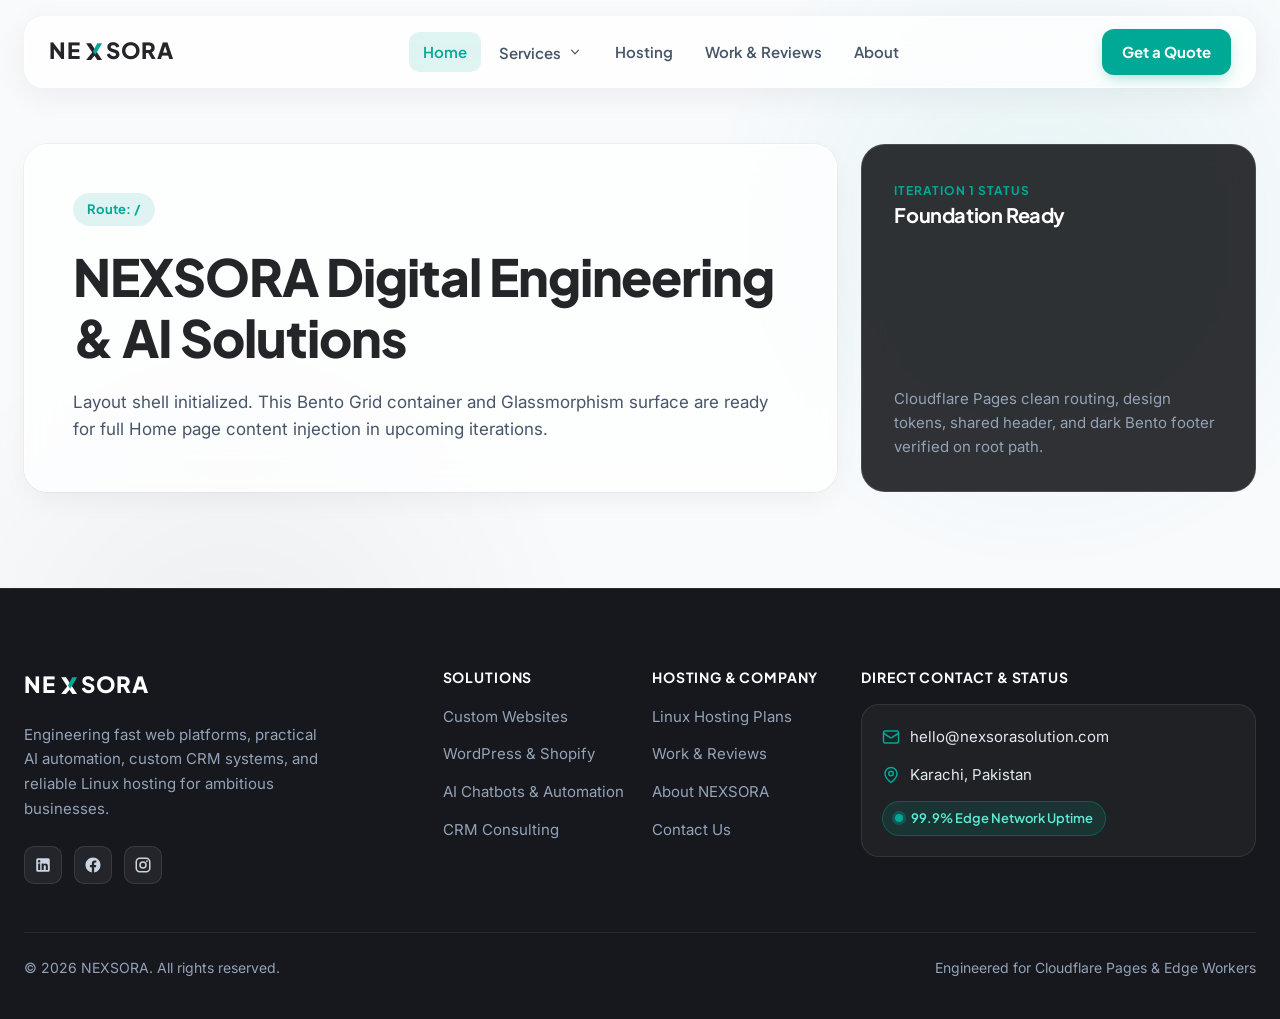
==== index.html @ d3ad5d2f "first commit" ====
<!DOCTYPE html>
<html lang="en">
<head>
  <meta charset="UTF-8">
  <meta name="viewport" content="width=device-width, initial-scale=1.0">
  <title>NEXSORA | Web Development, AI Automation, Custom CRM &amp; Linux Hosting</title>
  <meta name="description" content="NEXSORA builds high-performance custom websites, AI chatbots, CRM workflows, and managed Linux hosting engineered for speed and scale.">
  <link rel="canonical" href="https://nexsorasolution.com/">
  <link rel="preconnect" href="https://fonts.googleapis.com">
  <link rel="preconnect" href="https://fonts.gstatic.com" crossorigin>
  <link href="https://fonts.googleapis.com/css2?family=Inter:wght@400;500;600&family=Plus+Jakarta+Sans:wght@500;600;700;800&display=swap" rel="stylesheet">
  <link rel="stylesheet" href="/assets/css/styles.css">
</head>
<body>
  <div class="ambient-mesh" aria-hidden="true"></div>

  <header class="site-header">
    <nav class="nav-shell glass-nav" aria-label="Primary Navigation">
      <div class="nav-inner">
        <a href="/" class="brand-link" aria-label="NEXSORA Home">
          <svg class="brand-svg" viewBox="0 0 184 28" fill="none" xmlns="http://www.w3.org/2000/svg" role="img" aria-label="NEXSORA">
            <text x="0" y="22" font-family="'Plus Jakarta Sans', sans-serif" font-weight="800" font-size="24" letter-spacing="0.04em" fill="#232528">NE</text>
            <path d="M40 4.5H45.2L57.2 22.5H52L40 4.5Z" fill="#232528"/>
            <path d="M40 22.5L47.3 13.5L49.9 16.9L45.2 22.5H40Z" fill="#232528"/>
            <path d="M47.3 13.5L52 4.5H57.2L49.9 16.9L47.3 13.5Z" fill="#00A896"/>
            <text x="61" y="22" font-family="'Plus Jakarta Sans', sans-serif" font-weight="800" font-size="24" letter-spacing="0.04em" fill="#232528">SORA</text>
          </svg>
        </a>

        <div class="nav-links">
          <a href="/" class="nav-link" data-route="/">Home</a>

          <div class="nav-dropdown" data-dropdown>
            <button type="button" class="nav-dropdown-trigger" data-services-trigger aria-expanded="false" aria-haspopup="true" aria-controls="services-dropdown-menu">
              Services
              <svg class="nav-chevron" viewBox="0 0 20 20" fill="currentColor" aria-hidden="true">
                <path fill-rule="evenodd" d="M5.23 7.21a.75.75 0 011.06.02L10 11.168l3.71-3.938a.75.75 0 111.08 1.04l-4.25 4.5a.75.75 0 01-1.08 0l-4.25-4.5a.75.75 0 01.02-1.06z" clip-rule="evenodd"/>
              </svg>
            </button>
            <div id="services-dropdown-menu" class="nav-dropdown-menu" data-dropdown-menu role="menu">
              <a href="/services/web-development" class="dropdown-item" data-route="/services/web-development" role="menuitem">
                <span class="dropdown-item-title">Web Development</span>
                <span class="dropdown-item-desc">Custom sites, WordPress &amp; Shopify</span>
              </a>
              <a href="/services/ai-crm" class="dropdown-item" data-route="/services/ai-crm" role="menuitem">
                <span class="dropdown-item-title">AI &amp; Custom CRM</span>
                <span class="dropdown-item-desc">AI chatbots, automation &amp; CRM systems</span>
              </a>
            </div>
          </div>

          <a href="/hosting" class="nav-link" data-route="/hosting">Hosting</a>
          <a href="/work" class="nav-link" data-route="/work">Work &amp; Reviews</a>
          <a href="/about" class="nav-link" data-route="/about">About</a>
        </div>

        <div class="nav-actions">
          <a href="/contact" class="btn-primary nav-cta-desktop">Get a Quote</a>
          <button type="button" class="mobile-toggle" data-mobile-toggle aria-expanded="false" aria-controls="mobile-nav-drawer" aria-label="Toggle navigation menu">
            <svg class="icon-menu" width="22" height="22" viewBox="0 0 24 24" fill="none" stroke="currentColor" stroke-width="2" stroke-linecap="round" stroke-linejoin="round" aria-hidden="true">
              <line x1="4" y1="7" x2="20" y2="7"></line>
              <line x1="4" y1="12" x2="20" y2="12"></line>
              <line x1="4" y1="17" x2="20" y2="17"></line>
            </svg>
            <svg class="icon-close" width="22" height="22" viewBox="0 0 24 24" fill="none" stroke="currentColor" stroke-width="2" stroke-linecap="round" stroke-linejoin="round" aria-hidden="true">
              <line x1="18" y1="6" x2="6" y2="18"></line>
              <line x1="6" y1="6" x2="18" y2="18"></line>
            </svg>
          </button>
        </div>
      </div>

      <div id="mobile-nav-drawer" class="mobile-drawer" data-mobile-drawer aria-hidden="true">
        <div class="mobile-drawer-inner">
          <a href="/" class="mobile-nav-link" data-route="/">Home</a>
          <div class="mobile-nav-group">
            <span class="mobile-nav-label">Services</span>
            <a href="/services/web-development" class="mobile-nav-link mobile-sub-link" data-route="/services/web-development">Web Development</a>
            <a href="/services/ai-crm" class="mobile-nav-link mobile-sub-link" data-route="/services/ai-crm">AI &amp; Custom CRM</a>
          </div>
          <a href="/hosting" class="mobile-nav-link" data-route="/hosting">Hosting</a>
          <a href="/work" class="mobile-nav-link" data-route="/work">Work &amp; Reviews</a>
          <a href="/about" class="mobile-nav-link" data-route="/about">About</a>
          <a href="/contact" class="btn-primary mobile-drawer-cta">Get a Quote</a>
        </div>
      </div>
    </nav>
  </header>

  <main class="site-main">
    <section class="bento-grid" aria-label="Home Page Shell">
      <div class="glass-card starter-card lg-span-8">
        <span class="route-badge">Route: /</span>
        <h1 class="starter-title">NEXSORA Digital Engineering &amp; AI Solutions</h1>
        <p class="starter-desc">
          Layout shell initialized. This Bento Grid container and Glassmorphism surface are ready for full Home page content injection in upcoming iterations.
        </p>
      </div>
      <div class="glass-card-dark starter-meta-card lg-span-4">
        <div>
          <span class="starter-meta-label">Iteration 1 Status</span>
          <h2 class="starter-meta-title">Foundation Ready</h2>
        </div>
        <p class="starter-meta-text">
          Cloudflare Pages clean routing, design tokens, shared header, and dark Bento footer verified on root path.
        </p>
      </div>
    </section>
  </main>

  <footer class="site-footer">
    <div class="footer-grid">
      <div class="footer-col-brand">
        <a href="/" class="brand-link" aria-label="NEXSORA Home">
          <svg class="brand-svg" viewBox="0 0 184 28" fill="none" xmlns="http://www.w3.org/2000/svg" role="img" aria-label="NEXSORA">
            <text x="0" y="22" font-family="'Plus Jakarta Sans', sans-serif" font-weight="800" font-size="24" letter-spacing="0.04em" fill="#FFFFFF">NE</text>
            <path d="M40 4.5H45.2L57.2 22.5H52L40 4.5Z" fill="#FFFFFF"/>
            <path d="M40 22.5L47.3 13.5L49.9 16.9L45.2 22.5H40Z" fill="#FFFFFF"/>
            <path d="M47.3 13.5L52 4.5H57.2L49.9 16.9L47.3 13.5Z" fill="#00A896"/>
            <text x="61" y="22" font-family="'Plus Jakarta Sans', sans-serif" font-weight="800" font-size="24" letter-spacing="0.04em" fill="#FFFFFF">SORA</text>
          </svg>
        </a>
        <p class="footer-brand-summary">
          Engineering fast web platforms, practical AI automation, custom CRM systems, and reliable Linux hosting for ambitious businesses.
        </p>
        <div class="footer-socials" aria-label="Social Media">
          <a href="https://www.linkedin.com" class="social-btn" target="_blank" rel="noopener noreferrer" aria-label="NEXSORA on LinkedIn">
            <svg width="18" height="18" viewBox="0 0 24 24" fill="currentColor" aria-hidden="true">
              <path d="M19 3a2 2 0 0 1 2 2v14a2 2 0 0 1-2 2H5a2 2 0 0 1-2-2V5a2 2 0 0 1 2-2h14m-.5 15.5v-5.3a3.26 3.26 0 0 0-3.26-3.26c-.85 0-1.84.52-2.28 1.3v-1.11h-2.79v8.37h2.79v-4.93c0-.77.62-1.4 1.39-1.4a1.4 1.4 0 0 1 1.4 1.4v4.93h2.75M6.88 8.56a1.68 1.68 0 0 0 1.68-1.68c0-.93-.75-1.69-1.68-1.69a1.69 1.69 0 0 0-1.69 1.69c0 .93.76 1.68 1.69 1.68m1.39 9.94v-8.37H5.5v8.37h2.77z"/>
            </svg>
          </a>
          <a href="https://www.facebook.com" class="social-btn" target="_blank" rel="noopener noreferrer" aria-label="NEXSORA on Facebook">
            <svg width="18" height="18" viewBox="0 0 24 24" fill="currentColor" aria-hidden="true">
              <path d="M12 2.04c-5.5 0-10 4.49-10 10.02 0 5 3.66 9.15 8.44 9.9v-7H7.9v-2.9h2.54V9.85c0-2.51 1.49-3.89 3.78-3.89 1.09 0 2.23.19 2.23.19v2.47h-1.26c-1.24 0-1.63.77-1.63 1.56v1.88h2.78l-.45 2.9h-2.33v7a10 10 0 0 0 8.44-9.9c0-5.53-4.5-10.02-10-10.02z"/>
            </svg>
          </a>
          <a href="https://www.instagram.com" class="social-btn" target="_blank" rel="noopener noreferrer" aria-label="NEXSORA on Instagram">
            <svg width="18" height="18" viewBox="0 0 24 24" fill="currentColor" aria-hidden="true">
              <path d="M7.8 2h8.4C19.4 2 22 4.6 22 7.8v8.4a5.8 5.8 0 0 1-5.8 5.8H7.8C4.6 22 2 19.4 2 16.2V7.8A5.8 5.8 0 0 1 7.8 2m-.2 2A3.6 3.6 0 0 0 4 7.6v8.8C4 18.39 5.61 20 7.6 20h8.8a3.6 3.6 0 0 0 3.6-3.6V7.6C20 5.61 18.39 4 16.4 4H7.6m9.65 1.5a1.25 1.25 0 0 1 1.25 1.25A1.25 1.25 0 0 1 17.25 8 1.25 1.25 0 0 1 16 6.75a1.25 1.25 0 0 1 1.25-1.25M12 7a5 5 0 0 1 5 5 5 5 0 0 1-5 5 5 5 0 0 1-5-5 5 5 0 0 1 5-5m0 2a3 3 0 0 0-3 3 3 3 0 0 0 3 3 3 3 0 0 0 3-3 3 3 0 0 0-3-3z"/>
            </svg>
          </a>
        </div>
      </div>

      <div class="footer-col-links">
        <h3 class="footer-heading">Solutions</h3>
        <ul class="footer-list">
          <li><a href="/services/web-development" class="footer-link">Custom Websites</a></li>
          <li><a href="/services/web-development" class="footer-link">WordPress &amp; Shopify</a></li>
          <li><a href="/services/ai-crm" class="footer-link">AI Chatbots &amp; Automation</a></li>
          <li><a href="/services/ai-crm" class="footer-link">CRM Consulting</a></li>
        </ul>
      </div>

      <div class="footer-col-links">
        <h3 class="footer-heading">Hosting &amp; Company</h3>
        <ul class="footer-list">
          <li><a href="/hosting" class="footer-link">Linux Hosting Plans</a></li>
          <li><a href="/work" class="footer-link">Work &amp; Reviews</a></li>
          <li><a href="/about" class="footer-link">About NEXSORA</a></li>
          <li><a href="/contact" class="footer-link">Contact Us</a></li>
        </ul>
      </div>

      <div class="footer-col-contact">
        <h3 class="footer-heading">Direct Contact &amp; Status</h3>
        <div class="footer-contact-card">
          <a href="mailto:hello@nexsorasolution.com" class="footer-contact-row">
            <svg width="18" height="18" viewBox="0 0 24 24" fill="none" stroke="currentColor" stroke-width="2" stroke-linecap="round" stroke-linejoin="round" aria-hidden="true">
              <rect x="2" y="4" width="20" height="16" rx="2"></rect>
              <path d="m22 7-8.97 5.7a1.94 1.94 0 0 1-2.06 0L2 7"></path>
            </svg>
            <span>hello@nexsorasolution.com</span>
          </a>
          <div class="footer-contact-row">
            <svg width="18" height="18" viewBox="0 0 24 24" fill="none" stroke="currentColor" stroke-width="2" stroke-linecap="round" stroke-linejoin="round" aria-hidden="true">
              <path d="M20 10c0 6-8 12-8 12s-8-6-8-12a8 8 0 0 1 16 0Z"></path>
              <circle cx="12" cy="10" r="3"></circle>
            </svg>
            <span>Karachi, Pakistan</span>
          </div>
          <div class="uptime-badge">
            <span class="uptime-dot" aria-hidden="true"></span>
            <span>99.9% Edge Network Uptime</span>
          </div>
        </div>
      </div>
    </div>

    <div class="footer-bottom">
      <p>&copy; 2026 NEXSORA. All rights reserved.</p>
      <p>Engineered for Cloudflare Pages &amp; Edge Workers</p>
    </div>
  </footer>

  <script src="/assets/js/main.js" defer></script>
</body>
</html>
---- assets/css/styles.css ----
/* ==========================================================================
   NEXSORA Design System — Glassmorphism + Bento Grid
   Engineered for Cloudflare Pages static architecture
   ========================================================================== */

:root {
  --bg-canvas: #F8FAFC;
  --brand-charcoal: #232528;
  --brand-obsidian: #16181D;
  --brand-teal: #00A896;
  --brand-teal-hover: #008F7F;
  --brand-teal-soft: rgba(0, 168, 150, 0.12);
  --text-primary: #111827;
  --text-secondary: #475569;
  --text-muted: #94A3B8;

  --font-display: 'Plus Jakarta Sans', -apple-system, BlinkMacSystemFont, 'Segoe UI', sans-serif;
  --font-body: 'Inter', -apple-system, BlinkMacSystemFont, 'Segoe UI', sans-serif;

  --container-max: 1280px;
  --radius-card: 24px;
  --radius-nav: 20px;
  --radius-btn: 12px;
  --transition-fast: 0.2s cubic-bezier(0.16, 1, 0.3, 1);
  --transition-card: 0.25s cubic-bezier(0.16, 1, 0.3, 1);
}

/* ==========================================================================
   Base & Reset
   ========================================================================== */

*,
*::before,
*::after {
  box-sizing: border-box;
}

html {
  scroll-behavior: smooth;
  -webkit-font-smoothing: antialiased;
  -moz-osx-font-smoothing: grayscale;
}

@media (prefers-reduced-motion: reduce) {
  html {
    scroll-behavior: auto;
  }
}

body {
  margin: 0;
  padding: 0;
  min-height: 100vh;
  display: flex;
  flex-direction: column;
  background-color: var(--bg-canvas);
  color: var(--text-primary);
  font-family: var(--font-body);
  font-size: 1rem;
  line-height: 1.6;
  overflow-x: hidden;
  position: relative;
}

h1, h2, h3, h4, h5, h6, .font-display {
  font-family: var(--font-display);
  margin: 0;
  letter-spacing: -0.02em;
  line-height: 1.2;
}

p {
  margin: 0;
}

a {
  color: inherit;
  text-decoration: none;
}

button {
  font-family: inherit;
  cursor: pointer;
}

ul, ol {
  margin: 0;
  padding: 0;
  list-style: none;
}

:focus-visible {
  outline: 2px solid var(--brand-teal);
  outline-offset: 3px;
}

/* ==========================================================================
   Ambient Background Mesh
   ========================================================================== */

.ambient-mesh {
  position: fixed;
  inset: 0;
  z-index: -1;
  pointer-events: none;
  overflow: hidden;
}

.ambient-mesh::before {
  content: '';
  position: absolute;
  top: -12%;
  right: -8%;
  width: 680px;
  height: 680px;
  border-radius: 50%;
  background: radial-gradient(circle, rgba(0, 168, 150, 0.08) 0%, rgba(0, 168, 150, 0) 70%);
}

.ambient-mesh::after {
  content: '';
  position: absolute;
  bottom: -14%;
  left: -10%;
  width: 720px;
  height: 720px;
  border-radius: 50%;
  background: radial-gradient(circle, rgba(35, 37, 40, 0.05) 0%, rgba(35, 37, 40, 0) 70%);
}

/* ==========================================================================
   Glassmorphism Utilities
   ========================================================================== */

.glass-nav {
  background: rgba(255, 255, 255, 0.78);
  backdrop-filter: blur(18px);
  -webkit-backdrop-filter: blur(18px);
  border: 1px solid rgba(255, 255, 255, 0.9);
  box-shadow: 0 8px 32px rgba(15, 23, 42, 0.06);
}

.glass-card {
  background: rgba(255, 255, 255, 0.72);
  backdrop-filter: blur(16px);
  -webkit-backdrop-filter: blur(16px);
  border: 1px solid rgba(255, 255, 255, 0.92);
  box-shadow: 0 10px 30px -5px rgba(15, 23, 42, 0.06), 0 0 0 1px rgba(15, 23, 42, 0.04);
  border-radius: var(--radius-card);
  transition: transform var(--transition-card), border-color 0.25s ease, box-shadow 0.25s ease;
}

.glass-card:hover {
  transform: translateY(-4px);
  border-color: rgba(0, 168, 150, 0.45);
  box-shadow: 0 20px 40px -10px rgba(0, 168, 150, 0.12);
}

.glass-card-dark {
  background: rgba(35, 37, 40, 0.94);
  backdrop-filter: blur(16px);
  -webkit-backdrop-filter: blur(16px);
  border: 1px solid rgba(255, 255, 255, 0.12);
  color: #F8FAFC;
  border-radius: var(--radius-card);
}

/* ==========================================================================
   Bento Grid System
   ========================================================================== */

.bento-grid {
  width: 100%;
  max-width: var(--container-max);
  margin-inline: auto;
  display: grid;
  grid-template-columns: repeat(12, minmax(0, 1fr));
  gap: 1rem;
}

.col-span-12 {
  grid-column: span 12 / span 12;
}

.lg-span-8,
.lg-span-7,
.lg-span-6,
.lg-span-5,
.lg-span-4 {
  grid-column: span 12 / span 12;
}

@media (min-width: 1024px) {
  .bento-grid {
    gap: 1.5rem;
  }

  .lg-span-8 {
    grid-column: span 8 / span 8;
  }

  .lg-span-7 {
    grid-column: span 7 / span 7;
  }

  .lg-span-6 {
    grid-column: span 6 / span 6;
  }

  .lg-span-5 {
    grid-column: span 5 / span 5;
  }

  .lg-span-4 {
    grid-column: span 4 / span 4;
  }
}

/* ==========================================================================
   Sticky Floating Glass Navbar
   ========================================================================== */

.site-header {
  position: sticky;
  top: 1rem;
  z-index: 100;
  width: 100%;
  padding-inline: 1rem;
}

.nav-shell {
  max-width: var(--container-max);
  margin-inline: auto;
  border-radius: var(--radius-nav);
  padding: 0.75rem 1.25rem;
  position: relative;
}

.nav-inner {
  display: flex;
  align-items: center;
  justify-content: space-between;
  gap: 1.5rem;
}

.brand-link {
  display: inline-flex;
  align-items: center;
  flex-shrink: 0;
  padding: 0.25rem 0;
}

.brand-svg {
  display: block;
  height: 26px;
  width: auto;
}

/* Desktop Navigation */
.nav-links {
  display: none;
  align-items: center;
  gap: 0.25rem;
}

.nav-link,
.nav-dropdown-trigger {
  display: inline-flex;
  align-items: center;
  gap: 0.375rem;
  padding: 0.5rem 0.875rem;
  border-radius: 10px;
  font-family: var(--font-display);
  font-size: 0.9375rem;
  font-weight: 600;
  color: var(--text-secondary);
  background: transparent;
  border: 0;
  transition: color var(--transition-fast), background-color var(--transition-fast);
}

.nav-link:hover,
.nav-dropdown-trigger:hover {
  color: var(--text-primary);
  background-color: rgba(15, 23, 42, 0.04);
}

.nav-link.is-active,
.nav-dropdown-trigger.is-active {
  color: var(--brand-teal);
  background-color: var(--brand-teal-soft);
}

/* Services Dropdown */
.nav-dropdown {
  position: relative;
}

.nav-chevron {
  width: 16px;
  height: 16px;
  transition: transform var(--transition-fast);
}

.nav-dropdown.is-open .nav-chevron {
  transform: rotate(180deg);
}

.nav-dropdown-menu {
  position: absolute;
  top: calc(100% + 0.75rem);
  left: 0;
  min-width: 260px;
  padding: 0.5rem;
  border-radius: 18px;
  background: rgba(255, 255, 255, 0.92);
  backdrop-filter: blur(20px);
  -webkit-backdrop-filter: blur(20px);
  border: 1px solid rgba(255, 255, 255, 0.95);
  box-shadow: 0 20px 40px -10px rgba(15, 23, 42, 0.14), 0 0 0 1px rgba(15, 23, 42, 0.05);
  opacity: 0;
  visibility: hidden;
  transform: translateY(-6px);
  transition: opacity var(--transition-fast), transform var(--transition-fast), visibility var(--transition-fast);
  z-index: 120;
}

.nav-dropdown.is-open .nav-dropdown-menu {
  opacity: 1;
  visibility: visible;
  transform: translateY(0);
}

@media (hover: hover) and (pointer: fine) {
  .nav-dropdown:hover .nav-dropdown-menu,
  .nav-dropdown:focus-within .nav-dropdown-menu {
    opacity: 1;
    visibility: visible;
    transform: translateY(0);
  }

  .nav-dropdown:hover .nav-chevron,
  .nav-dropdown:focus-within .nav-chevron {
    transform: rotate(180deg);
  }
}

.dropdown-item {
  display: flex;
  flex-direction: column;
  gap: 0.15rem;
  padding: 0.75rem 0.875rem;
  border-radius: 12px;
  transition: background-color var(--transition-fast);
}

.dropdown-item:hover {
  background-color: var(--brand-teal-soft);
}

.dropdown-item.is-active {
  background-color: var(--brand-teal-soft);
}

.dropdown-item-title {
  font-family: var(--font-display);
  font-size: 0.9375rem;
  font-weight: 700;
  color: var(--text-primary);
}

.dropdown-item.is-active .dropdown-item-title {
  color: var(--brand-teal);
}

.dropdown-item-desc {
  font-size: 0.8125rem;
  color: var(--text-secondary);
}

/* Navbar Actions & Buttons */
.nav-actions {
  display: flex;
  align-items: center;
  gap: 0.75rem;
}

.btn-primary {
  display: inline-flex;
  align-items: center;
  justify-content: center;
  gap: 0.5rem;
  padding: 0.6875rem 1.25rem;
  border-radius: var(--radius-btn);
  background-color: var(--brand-teal);
  color: #FFFFFF;
  font-family: var(--font-display);
  font-size: 0.9375rem;
  font-weight: 700;
  border: 0;
  box-shadow: 0 6px 16px -4px rgba(0, 168, 150, 0.38);
  transition: background-color var(--transition-fast), transform var(--transition-fast), box-shadow var(--transition-fast);
}

.btn-primary:hover {
  background-color: var(--brand-teal-hover);
  transform: translateY(-1px);
  box-shadow: 0 10px 20px -4px rgba(0, 168, 150, 0.45);
}

.nav-cta-desktop {
  display: none;
}

.mobile-toggle {
  display: inline-flex;
  align-items: center;
  justify-content: center;
  width: 42px;
  height: 42px;
  border-radius: 12px;
  border: 1px solid rgba(15, 23, 42, 0.08);
  background: rgba(255, 255, 255, 0.8);
  color: var(--brand-charcoal);
  transition: background-color var(--transition-fast), border-color var(--transition-fast);
}

.mobile-toggle:hover {
  background: #FFFFFF;
  border-color: rgba(0, 168, 150, 0.4);
}

.mobile-toggle .icon-close {
  display: none;
}

.mobile-toggle[aria-expanded="true"] .icon-menu {
  display: none;
}

.mobile-toggle[aria-expanded="true"] .icon-close {
  display: block;
}

/* Mobile Slide-Down Glass Drawer */
.mobile-drawer {
  display: grid;
  grid-template-rows: 0fr;
  transition: grid-template-rows 0.28s cubic-bezier(0.16, 1, 0.3, 1), opacity 0.2s ease, margin-top 0.25s ease;
  opacity: 0;
  overflow: hidden;
}

.mobile-drawer.is-open {
  grid-template-rows: 1fr;
  opacity: 1;
  margin-top: 0.75rem;
}

.mobile-drawer-inner {
  min-height: 0;
  display: flex;
  flex-direction: column;
  gap: 0.375rem;
  padding-top: 0.5rem;
  border-top: 1px solid rgba(15, 23, 42, 0.08);
}

.mobile-nav-link {
  display: flex;
  align-items: center;
  justify-content: space-between;
  padding: 0.75rem 0.875rem;
  border-radius: 12px;
  font-family: var(--font-display);
  font-size: 0.9375rem;
  font-weight: 600;
  color: var(--text-primary);
  transition: background-color var(--transition-fast), color var(--transition-fast);
}

.mobile-nav-link:hover,
.mobile-nav-link.is-active {
  background-color: var(--brand-teal-soft);
  color: var(--brand-teal);
}

.mobile-nav-group {
  display: flex;
  flex-direction: column;
  gap: 0.25rem;
  padding: 0.375rem 0;
}

.mobile-nav-label {
  padding: 0.25rem 0.875rem;
  font-size: 0.75rem;
  font-weight: 700;
  text-transform: uppercase;
  letter-spacing: 0.06em;
  color: var(--text-muted);
}

.mobile-sub-link {
  padding-left: 1.5rem;
  font-size: 0.875rem;
  color: var(--text-secondary);
}

.mobile-drawer-cta {
  margin-top: 0.5rem;
  width: 100%;
}

@media (min-width: 1024px) {
  .site-header {
    padding-inline: 1.5rem;
  }

  .nav-shell {
    padding: 0.75rem 1.5rem;
  }

  .nav-links {
    display: flex;
  }

  .nav-cta-desktop {
    display: inline-flex;
  }

  .mobile-toggle,
  .mobile-drawer {
    display: none;
  }
}

/* ==========================================================================
   Main Content Shell & Starter Placeholder
   ========================================================================== */

.site-main {
  flex: 1 0 auto;
  width: 100%;
  padding: 3rem 1rem 5rem;
}

@media (min-width: 1024px) {
  .site-main {
    padding: 4.5rem 1.5rem 6rem;
  }
}

.starter-card {
  padding: 2rem;
  display: flex;
  flex-direction: column;
  gap: 1.25rem;
}

@media (min-width: 1024px) {
  .starter-card {
    padding: 3rem;
  }
}

.route-badge {
  display: inline-flex;
  align-items: center;
  gap: 0.5rem;
  align-self: flex-start;
  padding: 0.375rem 0.875rem;
  border-radius: 9999px;
  background-color: var(--brand-teal-soft);
  color: var(--brand-teal);
  font-family: var(--font-display);
  font-size: 0.8125rem;
  font-weight: 700;
  letter-spacing: 0.02em;
}

.starter-title {
  font-size: clamp(2rem, 4vw, 3.25rem);
  font-weight: 800;
  color: var(--brand-charcoal);
}

.starter-desc {
  max-width: 65ch;
  font-size: 1.0625rem;
  color: var(--text-secondary);
}

.starter-meta-card {
  padding: 2rem;
  display: flex;
  flex-direction: column;
  justify-content: space-between;
  gap: 1.25rem;
}

.starter-meta-label {
  font-family: var(--font-display);
  font-size: 0.75rem;
  font-weight: 700;
  text-transform: uppercase;
  letter-spacing: 0.08em;
  color: var(--brand-teal);
}

.starter-meta-title {
  font-size: 1.25rem;
  font-weight: 700;
  color: #FFFFFF;
}

.starter-meta-text {
  font-size: 0.9375rem;
  color: var(--text-muted);
}

/* ==========================================================================
   Enterprise Dark Glass Footer (#16181D)
   ========================================================================== */

.site-footer {
  background-color: var(--brand-obsidian);
  color: #F8FAFC;
  border-top: 1px solid rgba(255, 255, 255, 0.08);
  padding: 4rem 1rem 2rem;
  margin-top: auto;
}

@media (min-width: 1024px) {
  .site-footer {
    padding: 5rem 1.5rem 2.5rem;
  }
}

.footer-grid {
  width: 100%;
  max-width: var(--container-max);
  margin-inline: auto;
  display: grid;
  grid-template-columns: repeat(12, minmax(0, 1fr));
  gap: 2.5rem 1.5rem;
}

.footer-col-brand,
.footer-col-links,
.footer-col-contact {
  grid-column: span 12 / span 12;
}

@media (min-width: 640px) {
  .footer-col-links {
    grid-column: span 6 / span 6;
  }
}

@media (min-width: 1024px) {
  .footer-col-brand {
    grid-column: span 4 / span 4;
  }

  .footer-col-links {
    grid-column: span 2 / span 2;
  }

  .footer-col-contact {
    grid-column: span 4 / span 4;
  }
}

.footer-brand-summary {
  margin-top: 1rem;
  max-width: 34ch;
  font-size: 0.9375rem;
  color: var(--text-muted);
  line-height: 1.65;
}

.footer-socials {
  display: flex;
  align-items: center;
  gap: 0.75rem;
  margin-top: 1.5rem;
}

.social-btn {
  display: inline-flex;
  align-items: center;
  justify-content: center;
  width: 38px;
  height: 38px;
  border-radius: 10px;
  background: rgba(255, 255, 255, 0.06);
  border: 1px solid rgba(255, 255, 255, 0.1);
  color: #CBD5E1;
  transition: background-color var(--transition-fast), color var(--transition-fast), border-color var(--transition-fast);
}

.social-btn:hover {
  background: var(--brand-teal-soft);
  border-color: rgba(0, 168, 150, 0.5);
  color: #FFFFFF;
}

.footer-heading {
  font-family: var(--font-display);
  font-size: 0.875rem;
  font-weight: 700;
  text-transform: uppercase;
  letter-spacing: 0.06em;
  color: #FFFFFF;
  margin-bottom: 1.125rem;
}

.footer-list {
  display: flex;
  flex-direction: column;
  gap: 0.75rem;
}

.footer-link {
  font-size: 0.9375rem;
  color: var(--text-muted);
  transition: color var(--transition-fast);
}

.footer-link:hover {
  color: var(--brand-teal);
}

.footer-contact-card {
  padding: 1.25rem;
  border-radius: 18px;
  background: rgba(255, 255, 255, 0.04);
  border: 1px solid rgba(255, 255, 255, 0.09);
  display: flex;
  flex-direction: column;
  gap: 0.875rem;
}

.footer-contact-row {
  display: flex;
  align-items: center;
  gap: 0.625rem;
  font-size: 0.9375rem;
  color: #E2E8F0;
}

.footer-contact-row svg {
  color: var(--brand-teal);
  flex-shrink: 0;
}

.uptime-badge {
  display: inline-flex;
  align-items: center;
  gap: 0.5rem;
  align-self: flex-start;
  padding: 0.375rem 0.75rem;
  border-radius: 9999px;
  background: rgba(0, 168, 150, 0.14);
  border: 1px solid rgba(0, 168, 150, 0.32);
  color: #5EEAD4;
  font-family: var(--font-display);
  font-size: 0.8125rem;
  font-weight: 600;
}

.uptime-dot {
  width: 8px;
  height: 8px;
  border-radius: 50%;
  background-color: var(--brand-teal);
  box-shadow: 0 0 0 3px rgba(0, 168, 150, 0.28);
}

.footer-bottom {
  max-width: var(--container-max);
  margin: 3rem auto 0;
  padding-top: 1.5rem;
  border-top: 1px solid rgba(255, 255, 255, 0.08);
  display: flex;
  flex-direction: column;
  gap: 0.75rem;
  font-size: 0.875rem;
  color: var(--text-muted);
}

@media (min-width: 768px) {
  .footer-bottom {
    flex-direction: row;
    align-items: center;
    justify-content: space-between;
  }
}
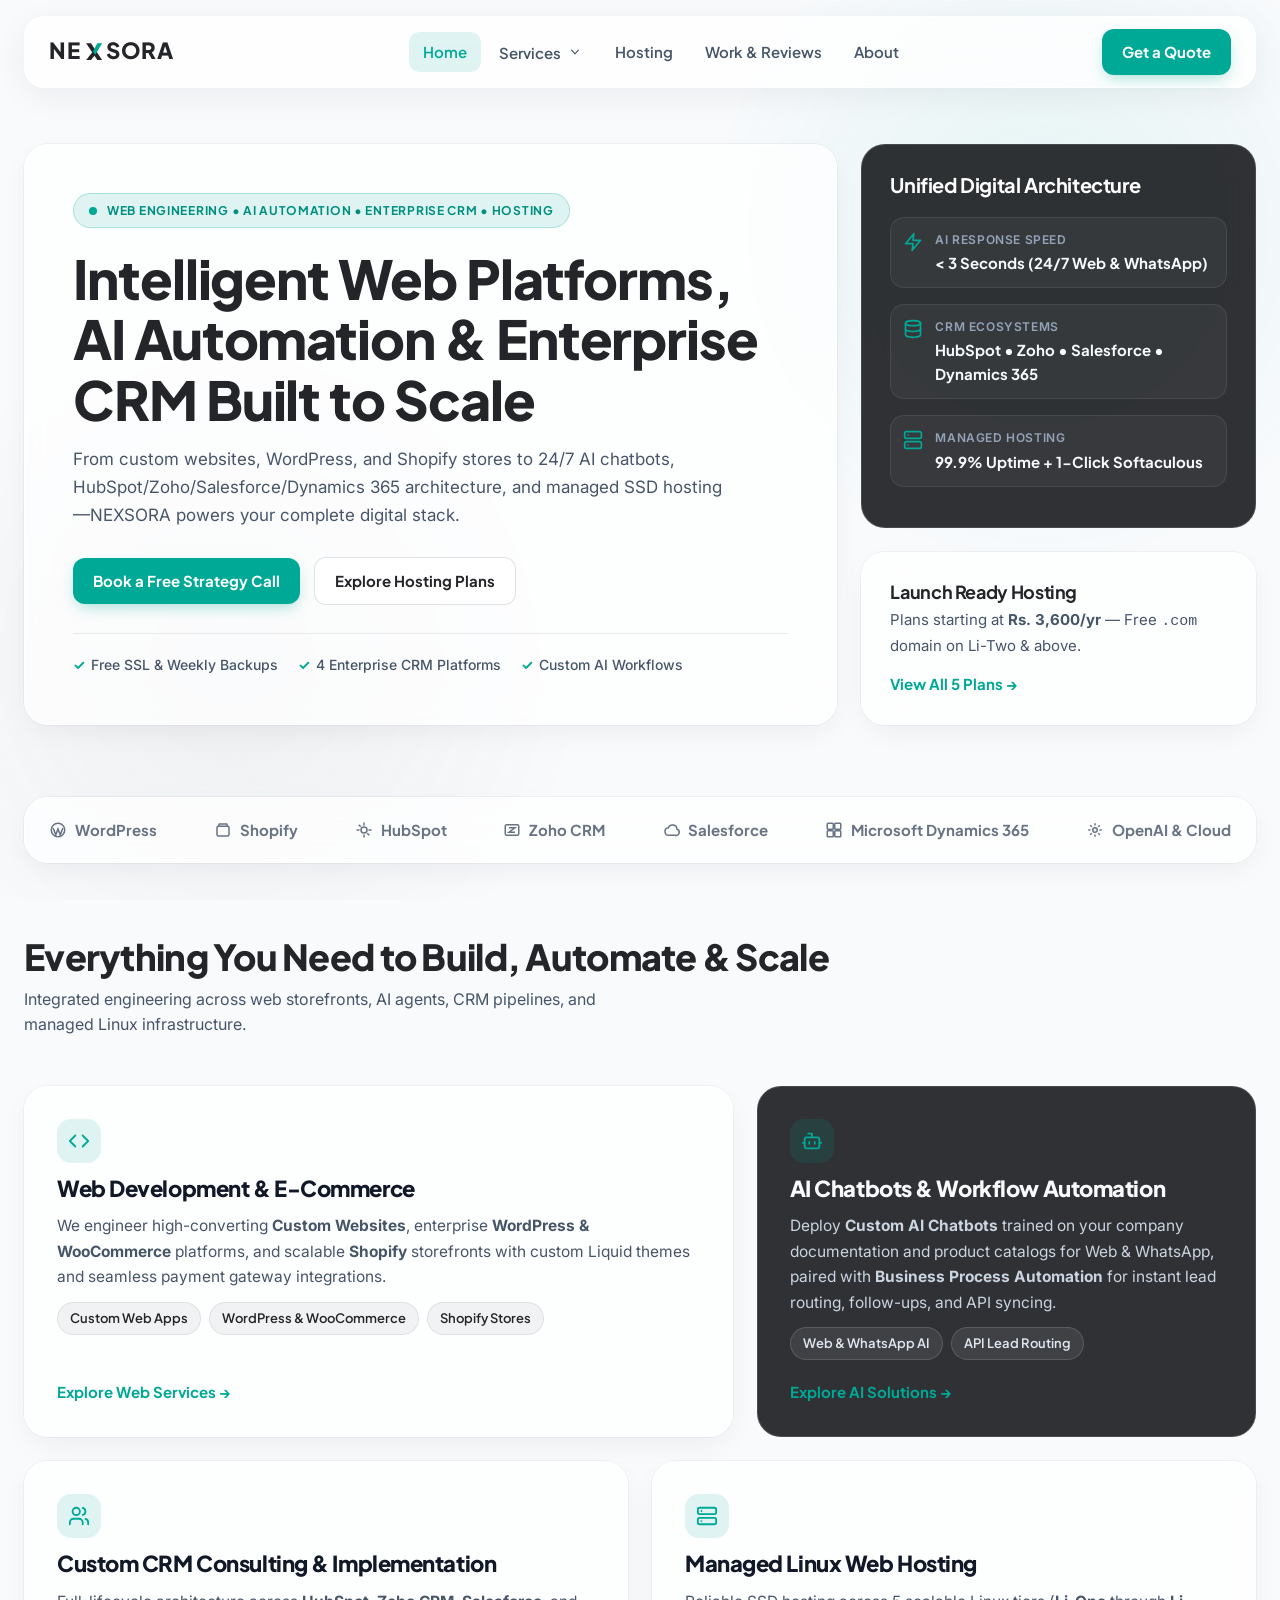
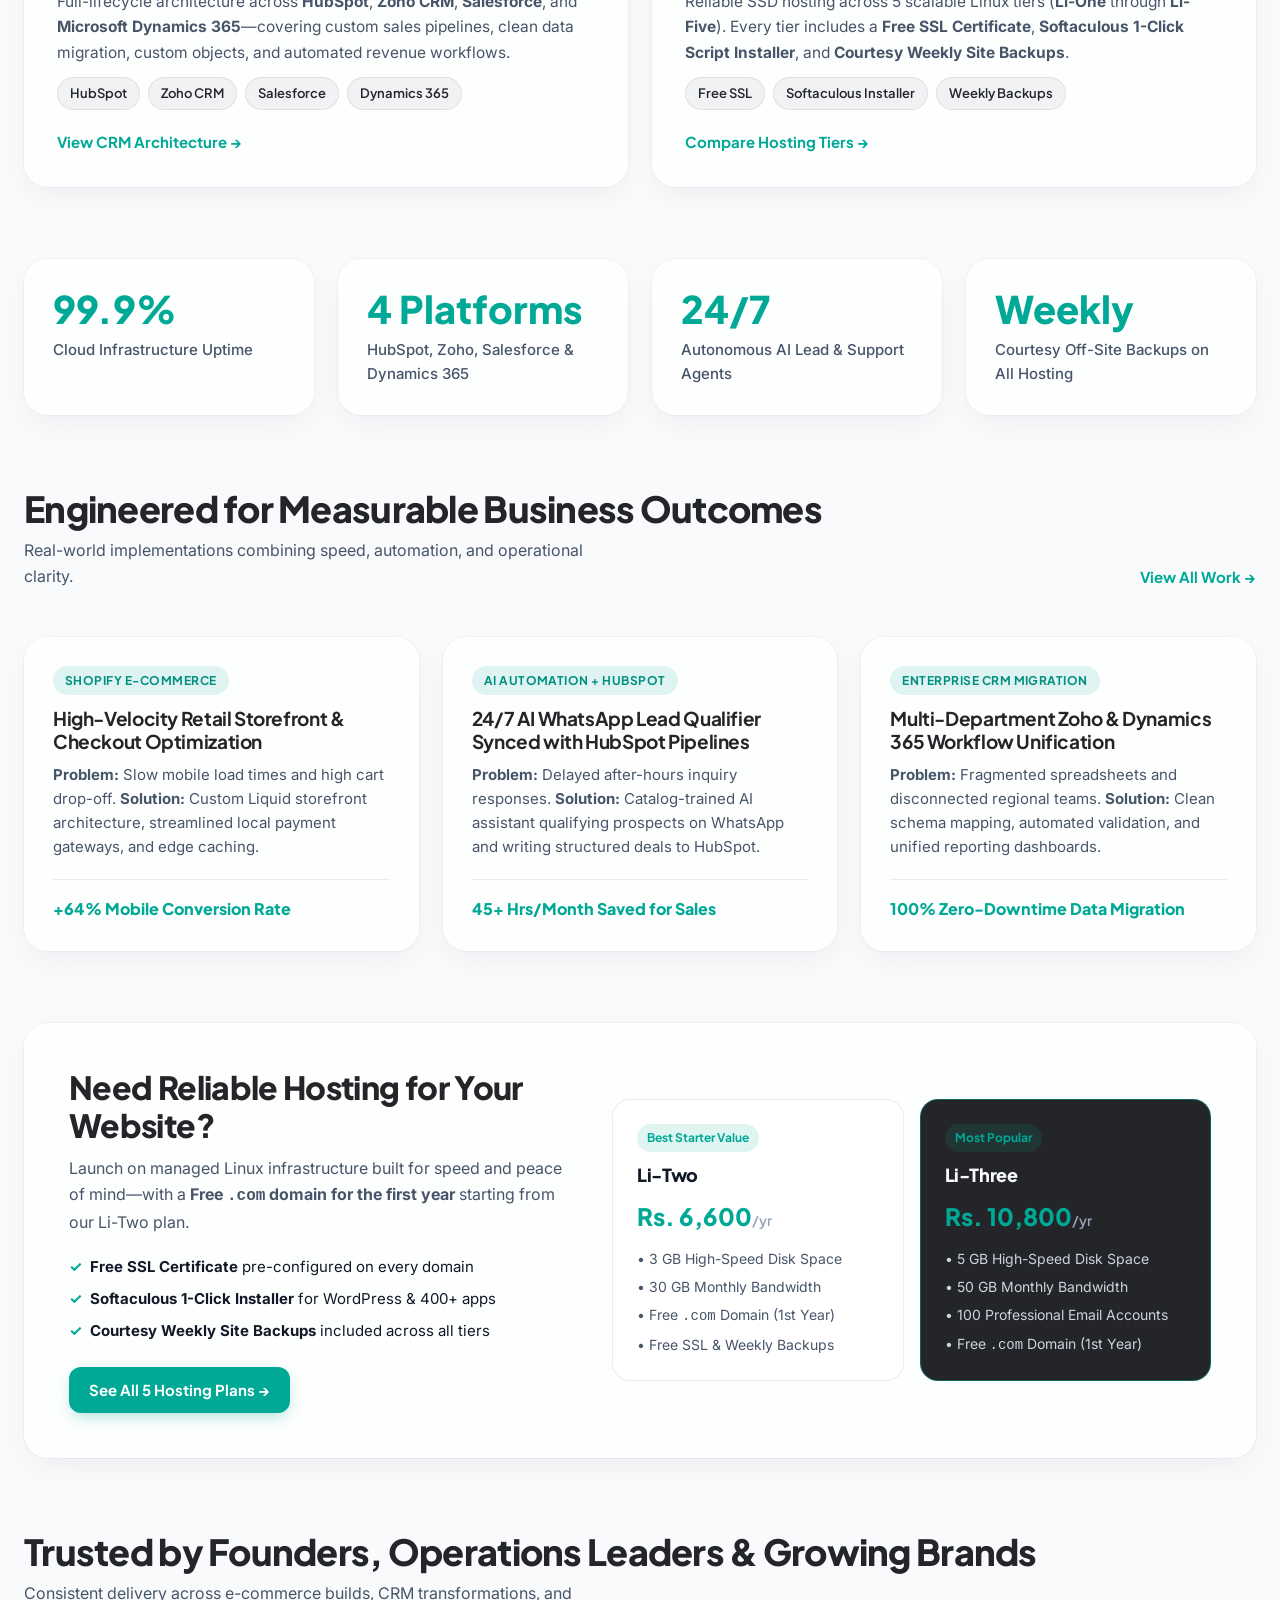
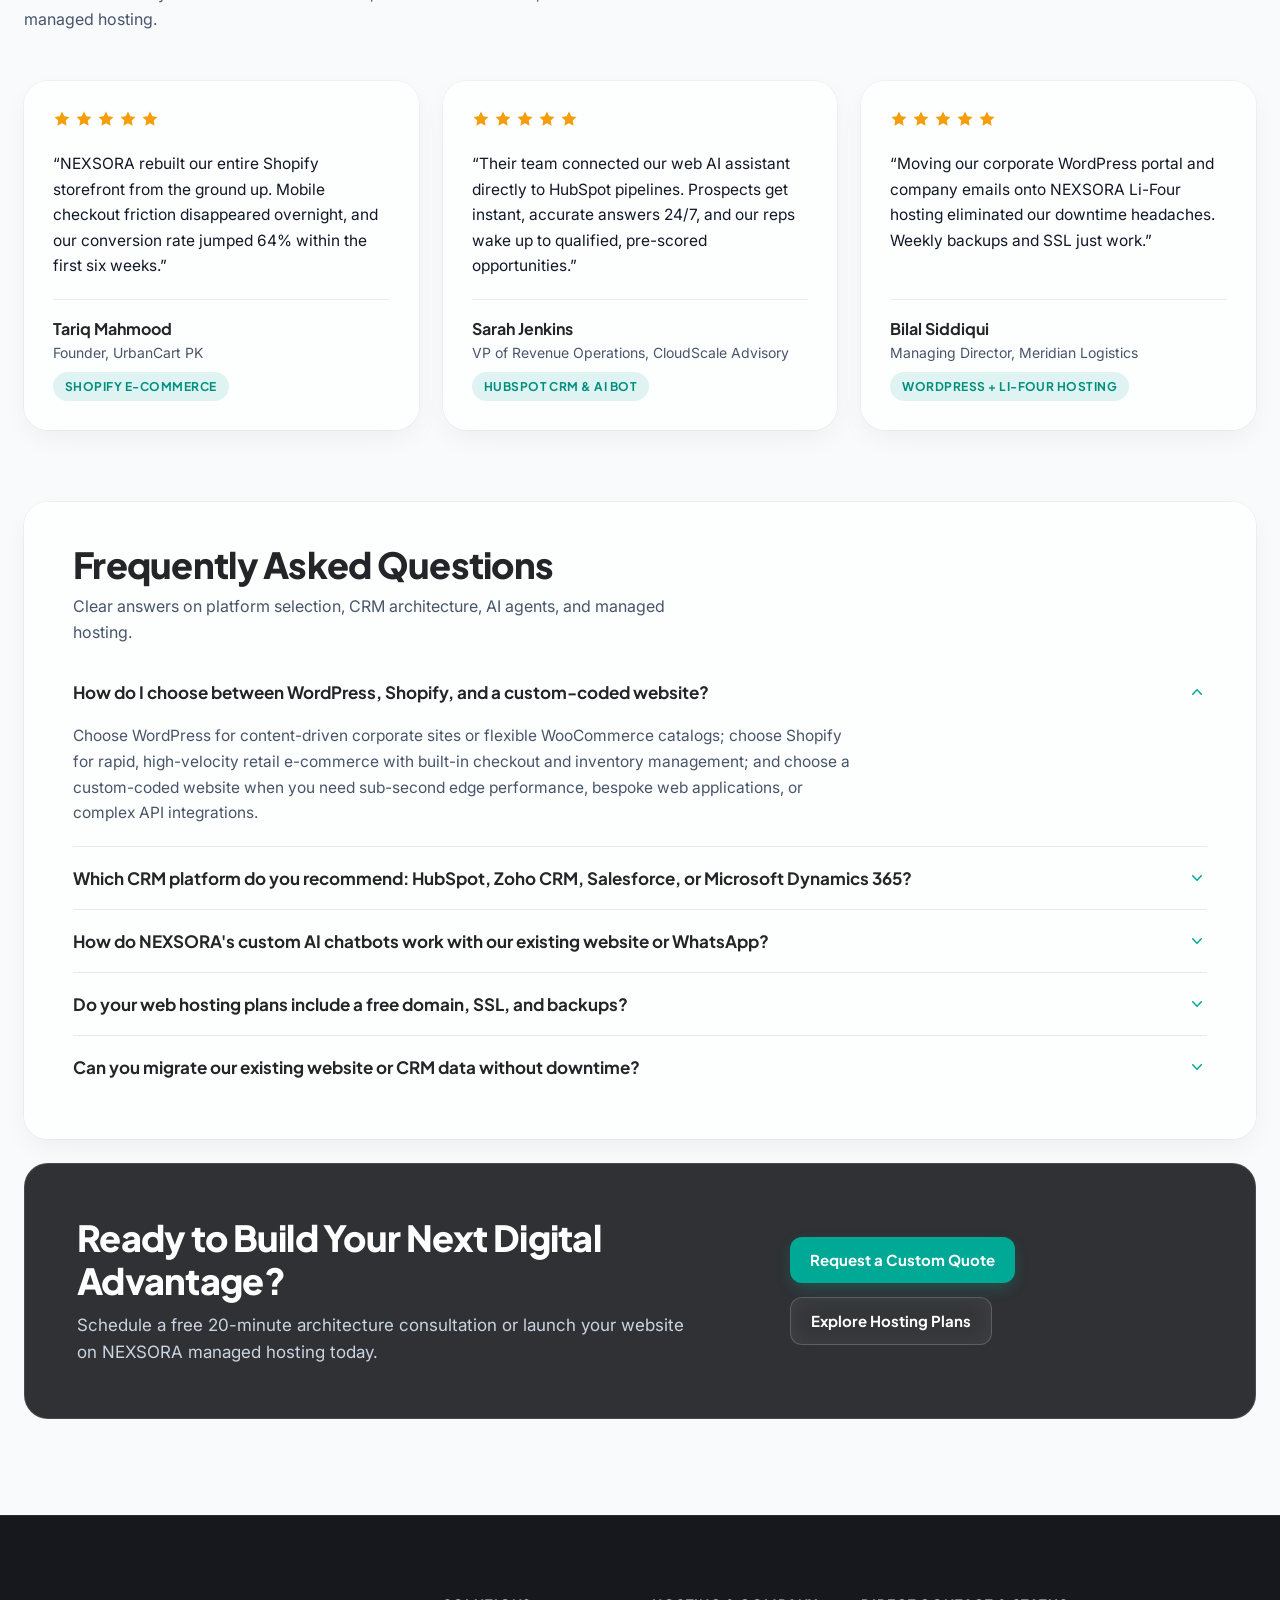
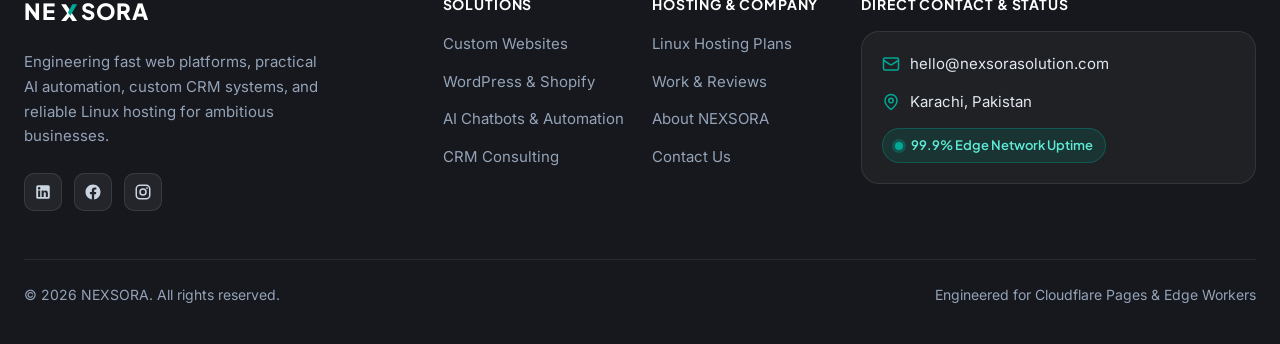
==== commit a20a2e2e: "feat: implement glassmorphism bento grid design system and landing page structure" ====
--- a/index.html
+++ b/index.html
@@ -3,13 +3,98 @@
 <head>
   <meta charset="UTF-8">
   <meta name="viewport" content="width=device-width, initial-scale=1.0">
-  <title>NEXSORA | Web Development, AI Automation, Custom CRM &amp; Linux Hosting</title>
-  <meta name="description" content="NEXSORA builds high-performance custom websites, AI chatbots, CRM workflows, and managed Linux hosting engineered for speed and scale.">
+  <title>NEXSORA | Web Development, AI Automation, Custom CRM &amp; Cloud Hosting</title>
+  <meta name="description" content="NEXSORA builds high-converting WordPress &amp; Shopify websites, custom AI chatbots, workflow automation, enterprise CRM solutions (HubSpot, Zoho, Salesforce, Dynamics 365), and SSL-secured web hosting.">
   <link rel="canonical" href="https://nexsorasolution.com/">
+
+  <!-- Open Graph -->
+  <meta property="og:title" content="NEXSORA | Web Development, AI Automation, Custom CRM &amp; Cloud Hosting">
+  <meta property="og:description" content="NEXSORA builds high-converting WordPress &amp; Shopify websites, custom AI chatbots, workflow automation, enterprise CRM solutions (HubSpot, Zoho, Salesforce, Dynamics 365), and SSL-secured web hosting.">
+  <meta property="og:type" content="website">
+  <meta property="og:url" content="https://nexsorasolution.com/">
+
+  <!-- Twitter Card -->
+  <meta name="twitter:card" content="summary_large_image">
+  <meta name="twitter:title" content="NEXSORA | Web Development, AI Automation, Custom CRM &amp; Cloud Hosting">
+  <meta name="twitter:description" content="NEXSORA builds high-converting WordPress &amp; Shopify websites, custom AI chatbots, workflow automation, enterprise CRM solutions, and SSL-secured web hosting.">
+
+  <!-- Fonts & Styles -->
   <link rel="preconnect" href="https://fonts.googleapis.com">
   <link rel="preconnect" href="https://fonts.gstatic.com" crossorigin>
   <link href="https://fonts.googleapis.com/css2?family=Inter:wght@400;500;600&family=Plus+Jakarta+Sans:wght@500;600;700;800&display=swap" rel="stylesheet">
   <link rel="stylesheet" href="/assets/css/styles.css">
+
+  <!-- Structured Data (Organization, WebSite, FAQPage) -->
+  <script type="application/ld+json">
+  {
+    "@context": "https://schema.org",
+    "@graph": [
+      {
+        "@type": "Organization",
+        "@id": "https://nexsorasolution.com/#organization",
+        "name": "NEXSORA",
+        "url": "https://nexsorasolution.com",
+        "email": "hello@nexsorasolution.com",
+        "areaServed": ["PK", "Global"]
+      },
+      {
+        "@type": "WebSite",
+        "@id": "https://nexsorasolution.com/#website",
+        "url": "https://nexsorasolution.com/",
+        "name": "NEXSORA",
+        "publisher": {
+          "@id": "https://nexsorasolution.com/#organization"
+        }
+      },
+      {
+        "@type": "FAQPage",
+        "@id": "https://nexsorasolution.com/#faq",
+        "mainEntity": [
+          {
+            "@type": "Question",
+            "name": "How do I choose between WordPress, Shopify, and a custom-coded website?",
+            "acceptedAnswer": {
+              "@type": "Answer",
+              "text": "Choose WordPress for content-driven corporate sites or flexible WooCommerce catalogs; choose Shopify for rapid, high-velocity retail e-commerce with built-in checkout and inventory management; and choose a custom-coded website when you need sub-second edge performance, bespoke web applications, or complex API integrations."
+            }
+          },
+          {
+            "@type": "Question",
+            "name": "Which CRM platform do you recommend: HubSpot, Zoho CRM, Salesforce, or Microsoft Dynamics 365?",
+            "acceptedAnswer": {
+              "@type": "Answer",
+              "text": "We match the CRM to your team structure and growth stage. HubSpot excels for inbound marketing and fast-moving sales teams; Zoho CRM delivers strong value for multi-channel SMEs; Salesforce fits complex enterprise pipelines; and Microsoft Dynamics 365 is ideal for organizations standardized on Microsoft 365 and ERP workflows."
+            }
+          },
+          {
+            "@type": "Question",
+            "name": "How do NEXSORA's custom AI chatbots work with our existing website or WhatsApp?",
+            "acceptedAnswer": {
+              "@type": "Answer",
+              "text": "We train secure AI agents on your approved product catalogs, SOPs, and knowledge base, then deploy them via a lightweight web widget or the official WhatsApp Business API. Qualified leads, transcripts, and bookings are synced directly into your CRM in real time."
+            }
+          },
+          {
+            "@type": "Question",
+            "name": "Do your web hosting plans include a free domain, SSL, and backups?",
+            "acceptedAnswer": {
+              "@type": "Answer",
+              "text": "Yes. Every NEXSORA Linux hosting plan (Li-One through Li-Five) includes a Free SSL Certificate, Softaculous 1-Click Installer, and Courtesy Weekly Site Backups. Plans from Li-Two and above also include a Free .com domain for the first year."
+            }
+          },
+          {
+            "@type": "Question",
+            "name": "Can you migrate our existing website or CRM data without downtime?",
+            "acceptedAnswer": {
+              "@type": "Answer",
+              "text": "Yes. We stage your new website or CRM schema in a parallel environment, run full data validation and DNS pre-checks, and execute the cutover during a low-traffic window to ensure zero downtime and intact historical records."
+            }
+          }
+        ]
+      }
+    ]
+  }
+  </script>
 </head>
 <body>
   <div class="ambient-mesh" aria-hidden="true"></div>
@@ -88,22 +173,531 @@
   </header>
 
   <main class="site-main">
-    <section class="bento-grid" aria-label="Home Page Shell">
-      <div class="glass-card starter-card lg-span-8">
-        <span class="route-badge">Route: /</span>
-        <h1 class="starter-title">NEXSORA Digital Engineering &amp; AI Solutions</h1>
-        <p class="starter-desc">
-          Layout shell initialized. This Bento Grid container and Glassmorphism surface are ready for full Home page content injection in upcoming iterations.
-        </p>
-      </div>
-      <div class="glass-card-dark starter-meta-card lg-span-4">
+    <!-- Section 1: Asymmetric Bento Hero -->
+    <section class="bento-grid" aria-label="Hero Overview">
+      <div class="glass-card hero-card lg-span-8">
         <div>
-          <span class="starter-meta-label">Iteration 1 Status</span>
-          <h2 class="starter-meta-title">Foundation Ready</h2>
-        </div>
-        <p class="starter-meta-text">
-          Cloudflare Pages clean routing, design tokens, shared header, and dark Bento footer verified on root path.
-        </p>
+          <span class="eyebrow-badge">
+            <span class="pulse-dot" aria-hidden="true"></span>
+            WEB ENGINEERING &bull; AI AUTOMATION &bull; ENTERPRISE CRM &bull; HOSTING
+          </span>
+          <h1 class="hero-title" style="margin-top: 1.25rem;">
+            Intelligent Web Platforms, AI Automation &amp; Enterprise CRM Built to Scale
+          </h1>
+          <p class="hero-subtitle" style="margin-top: 1rem;">
+            From custom websites, WordPress, and Shopify stores to 24/7 AI chatbots, HubSpot/Zoho/Salesforce/Dynamics 365 architecture, and managed SSD hosting—NEXSORA powers your complete digital stack.
+          </p>
+          <div class="cta-row" style="margin-top: 1.75rem;">
+            <a href="/contact" class="btn-primary">Book a Free Strategy Call</a>
+            <a href="/hosting" class="btn-secondary">Explore Hosting Plans</a>
+          </div>
+        </div>
+
+        <div class="micro-trust-bar">
+          <span class="micro-trust-item"><span class="micro-trust-check">&#10003;</span> Free SSL &amp; Weekly Backups</span>
+          <span class="micro-trust-item"><span class="micro-trust-check">&#10003;</span> 4 Enterprise CRM Platforms</span>
+          <span class="micro-trust-item"><span class="micro-trust-check">&#10003;</span> Custom AI Workflows</span>
+        </div>
+      </div>
+
+      <div class="hero-stack lg-span-4">
+        <div class="glass-card-dark hero-dark-tile">
+          <h2 class="hero-dark-title">Unified Digital Architecture</h2>
+          <div class="metric-list">
+            <div class="metric-row">
+              <svg class="metric-icon" width="20" height="20" viewBox="0 0 24 24" fill="none" stroke="currentColor" stroke-width="2" stroke-linecap="round" stroke-linejoin="round" aria-hidden="true">
+                <path d="M13 2L3 14h9l-1 8 10-12h-9l1-8z"></path>
+              </svg>
+              <div>
+                <span class="metric-label">AI Response Speed</span>
+                <span class="metric-value">&lt; 3 Seconds (24/7 Web &amp; WhatsApp)</span>
+              </div>
+            </div>
+            <div class="metric-row">
+              <svg class="metric-icon" width="20" height="20" viewBox="0 0 24 24" fill="none" stroke="currentColor" stroke-width="2" stroke-linecap="round" stroke-linejoin="round" aria-hidden="true">
+                <ellipse cx="12" cy="5" rx="9" ry="3"></ellipse>
+                <path d="M3 5v14c0 1.66 4 3 9 3s9-1.34 9-3V5"></path>
+                <path d="M3 12c0 1.66 4 3 9 3s9-1.34 9-3"></path>
+              </svg>
+              <div>
+                <span class="metric-label">CRM Ecosystems</span>
+                <span class="metric-value">HubSpot &bull; Zoho &bull; Salesforce &bull; Dynamics 365</span>
+              </div>
+            </div>
+            <div class="metric-row">
+              <svg class="metric-icon" width="20" height="20" viewBox="0 0 24 24" fill="none" stroke="currentColor" stroke-width="2" stroke-linecap="round" stroke-linejoin="round" aria-hidden="true">
+                <rect x="2" y="2" width="20" height="8" rx="2" ry="2"></rect>
+                <rect x="2" y="14" width="20" height="8" rx="2" ry="2"></rect>
+                <line x1="6" y1="6" x2="6.01" y2="6"></line>
+                <line x1="6" y1="18" x2="6.01" y2="18"></line>
+              </svg>
+              <div>
+                <span class="metric-label">Managed Hosting</span>
+                <span class="metric-value">99.9% Uptime + 1-Click Softaculous</span>
+              </div>
+            </div>
+          </div>
+        </div>
+
+        <div class="glass-card hero-hosting-tile">
+          <div>
+            <h2 class="hero-hosting-title">Launch Ready Hosting</h2>
+            <p class="hero-hosting-text" style="margin-top: 0.375rem;">
+              Plans starting at <strong>Rs. 3,600/yr</strong> &mdash; Free <code>.com</code> domain on Li-Two &amp; above.
+            </p>
+          </div>
+          <a href="/hosting" class="link-arrow">View All 5 Plans &rarr;</a>
+        </div>
+      </div>
+    </section>
+
+    <!-- Section 2: Technology & Partner Ecosystem Bar -->
+    <section class="bento-grid bento-section" aria-label="Technology Ecosystem">
+      <div class="glass-card ecosystem-bar col-span-12">
+        <span class="ecosystem-item">
+          <svg width="18" height="18" viewBox="0 0 24 24" fill="none" stroke="currentColor" stroke-width="2" aria-hidden="true"><circle cx="12" cy="12" r="9"></circle><path d="M5.5 9.5l3.5 9 3-8 3 8 3.5-9"></path></svg>
+          WordPress
+        </span>
+        <span class="ecosystem-item">
+          <svg width="18" height="18" viewBox="0 0 24 24" fill="none" stroke="currentColor" stroke-width="2" aria-hidden="true"><path d="M6 7l1-3h10l1 3"></path><rect x="4" y="7" width="16" height="13" rx="2"></rect></svg>
+          Shopify
+        </span>
+        <span class="ecosystem-item">
+          <svg width="18" height="18" viewBox="0 0 24 24" fill="none" stroke="currentColor" stroke-width="2" aria-hidden="true"><circle cx="12" cy="12" r="4"></circle><path d="M12 2v4M12 18v4M4.93 4.93l2.83 2.83M16.24 16.24l2.83 2.83M2 12h4M18 12h4"></path></svg>
+          HubSpot
+        </span>
+        <span class="ecosystem-item">
+          <svg width="18" height="18" viewBox="0 0 24 24" fill="none" stroke="currentColor" stroke-width="2" aria-hidden="true"><rect x="3" y="5" width="18" height="14" rx="2"></rect><path d="M8 9h8l-8 6h8"></path></svg>
+          Zoho CRM
+        </span>
+        <span class="ecosystem-item">
+          <svg width="18" height="18" viewBox="0 0 24 24" fill="none" stroke="currentColor" stroke-width="2" aria-hidden="true"><path d="M17.5 19H9a5 5 0 0 1-.5-9.97A6 6 0 0 1 20 11a4 4 0 0 1-2.5 8Z"></path></svg>
+          Salesforce
+        </span>
+        <span class="ecosystem-item">
+          <svg width="18" height="18" viewBox="0 0 24 24" fill="none" stroke="currentColor" stroke-width="2" aria-hidden="true"><rect x="3" y="3" width="8" height="8" rx="1"></rect><rect x="13" y="3" width="8" height="8" rx="1"></rect><rect x="3" y="13" width="8" height="8" rx="1"></rect><rect x="13" y="13" width="8" height="8" rx="1"></rect></svg>
+          Microsoft Dynamics 365
+        </span>
+        <span class="ecosystem-item">
+          <svg width="18" height="18" viewBox="0 0 24 24" fill="none" stroke="currentColor" stroke-width="2" aria-hidden="true"><path d="M12 3v3m0 12v3M3 12h3m12 0h3M5.6 5.6l2.1 2.1m8.6 8.6l2.1 2.1M5.6 18.4l2.1-2.1m8.6-8.6l2.1-2.1"></path><circle cx="12" cy="12" r="3"></circle></svg>
+          OpenAI &amp; Cloud
+        </span>
+      </div>
+    </section>
+
+    <!-- Section 3: Core Services Bento Grid (4 Pillars) -->
+    <section class="bento-section" aria-label="Core Services">
+      <div class="bento-grid">
+        <div class="section-header col-span-12">
+          <div>
+            <h2 class="section-title">Everything You Need to Build, Automate &amp; Scale</h2>
+            <p class="section-subtitle">Integrated engineering across web storefronts, AI agents, CRM pipelines, and managed Linux infrastructure.</p>
+          </div>
+        </div>
+
+        <!-- Pillar 1: Web Development & E-Commerce -->
+        <article class="glass-card service-card lg-span-7">
+          <div class="service-card-head">
+            <div class="service-icon-box" aria-hidden="true">
+              <svg width="22" height="22" viewBox="0 0 24 24" fill="none" stroke="currentColor" stroke-width="2" stroke-linecap="round" stroke-linejoin="round">
+                <polyline points="16 18 22 12 16 6"></polyline>
+                <polyline points="8 6 2 12 8 18"></polyline>
+              </svg>
+            </div>
+            <h3 class="service-card-title">Web Development &amp; E-Commerce</h3>
+            <p class="service-card-desc">
+              We engineer high-converting <strong>Custom Websites</strong>, enterprise <strong>WordPress &amp; WooCommerce</strong> platforms, and scalable <strong>Shopify</strong> storefronts with custom Liquid themes and seamless payment gateway integrations.
+            </p>
+            <div class="pill-group">
+              <span class="pill-tag">Custom Web Apps</span>
+              <span class="pill-tag">WordPress &amp; WooCommerce</span>
+              <span class="pill-tag">Shopify Stores</span>
+            </div>
+          </div>
+          <a href="/services/web-development" class="link-arrow">Explore Web Services &rarr;</a>
+        </article>
+
+        <!-- Pillar 2: AI Chatbots & Workflow Automation -->
+        <article class="glass-card-dark service-card lg-span-5">
+          <div class="service-card-head">
+            <div class="service-icon-box" aria-hidden="true">
+              <svg width="22" height="22" viewBox="0 0 24 24" fill="none" stroke="currentColor" stroke-width="2" stroke-linecap="round" stroke-linejoin="round">
+                <path d="M12 8V4H8"></path>
+                <rect width="16" height="12" x="4" y="8" rx="2"></rect>
+                <path d="M2 14h2"></path>
+                <path d="M20 14h2"></path>
+                <path d="M15 13v2"></path>
+                <path d="M9 13v2"></path>
+              </svg>
+            </div>
+            <h3 class="service-card-title">AI Chatbots &amp; Workflow Automation</h3>
+            <p class="service-card-desc">
+              Deploy <strong>Custom AI Chatbots</strong> trained on your company documentation and product catalogs for Web &amp; WhatsApp, paired with <strong>Business Process Automation</strong> for instant lead routing, follow-ups, and API syncing.
+            </p>
+            <div class="pill-group">
+              <span class="pill-tag pill-tag-dark">Web &amp; WhatsApp AI</span>
+              <span class="pill-tag pill-tag-dark">API Lead Routing</span>
+            </div>
+          </div>
+          <a href="/services/ai-crm" class="link-arrow">Explore AI Solutions &rarr;</a>
+        </article>
+
+        <!-- Pillar 3: Custom CRM Consulting & Implementation -->
+        <article class="glass-card service-card lg-span-6">
+          <div class="service-card-head">
+            <div class="service-icon-box" aria-hidden="true">
+              <svg width="22" height="22" viewBox="0 0 24 24" fill="none" stroke="currentColor" stroke-width="2" stroke-linecap="round" stroke-linejoin="round">
+                <path d="M16 21v-2a4 4 0 0 0-4-4H6a4 4 0 0 0-4 4v2"></path>
+                <circle cx="9" cy="7" r="4"></circle>
+                <path d="M22 21v-2a4 4 0 0 0-3-3.87"></path>
+                <path d="M16 3.13a4 4 0 0 1 0 7.75"></path>
+              </svg>
+            </div>
+            <h3 class="service-card-title">Custom CRM Consulting &amp; Implementation</h3>
+            <p class="service-card-desc">
+              Full-lifecycle architecture across <strong>HubSpot</strong>, <strong>Zoho CRM</strong>, <strong>Salesforce</strong>, and <strong>Microsoft Dynamics 365</strong>—covering custom sales pipelines, clean data migration, custom objects, and automated revenue workflows.
+            </p>
+            <div class="pill-group">
+              <span class="pill-tag">HubSpot</span>
+              <span class="pill-tag">Zoho CRM</span>
+              <span class="pill-tag">Salesforce</span>
+              <span class="pill-tag">Dynamics 365</span>
+            </div>
+          </div>
+          <a href="/services/ai-crm" class="link-arrow">View CRM Architecture &rarr;</a>
+        </article>
+
+        <!-- Pillar 4: Managed Linux Web Hosting -->
+        <article class="glass-card service-card lg-span-6">
+          <div class="service-card-head">
+            <div class="service-icon-box" aria-hidden="true">
+              <svg width="22" height="22" viewBox="0 0 24 24" fill="none" stroke="currentColor" stroke-width="2" stroke-linecap="round" stroke-linejoin="round">
+                <rect x="2" y="3" width="20" height="7" rx="2"></rect>
+                <rect x="2" y="14" width="20" height="7" rx="2"></rect>
+                <line x1="6" y1="6.5" x2="6.01" y2="6.5"></line>
+                <line x1="6" y1="17.5" x2="6.01" y2="17.5"></line>
+              </svg>
+            </div>
+            <h3 class="service-card-title">Managed Linux Web Hosting</h3>
+            <p class="service-card-desc">
+              Reliable SSD hosting across 5 scalable Linux tiers (<strong>Li-One</strong> through <strong>Li-Five</strong>). Every tier includes a <strong>Free SSL Certificate</strong>, <strong>Softaculous 1-Click Script Installer</strong>, and <strong>Courtesy Weekly Site Backups</strong>.
+            </p>
+            <div class="pill-group">
+              <span class="pill-tag">Free SSL</span>
+              <span class="pill-tag">Softaculous Installer</span>
+              <span class="pill-tag">Weekly Backups</span>
+            </div>
+          </div>
+          <a href="/hosting" class="link-arrow">Compare Hosting Tiers &rarr;</a>
+        </article>
+      </div>
+    </section>
+
+    <!-- Section 4: Impact & Reliability Counters -->
+    <section class="bento-section" aria-label="Platform Reliability and Impact">
+      <div class="bento-grid">
+        <div class="glass-card stat-card md-span-6 lg-span-3">
+          <span class="stat-value">99.9%</span>
+          <span class="stat-label">Cloud Infrastructure Uptime</span>
+        </div>
+        <div class="glass-card stat-card md-span-6 lg-span-3">
+          <span class="stat-value">4 Platforms</span>
+          <span class="stat-label">HubSpot, Zoho, Salesforce &amp; Dynamics 365</span>
+        </div>
+        <div class="glass-card stat-card md-span-6 lg-span-3">
+          <span class="stat-value">24/7</span>
+          <span class="stat-label">Autonomous AI Lead &amp; Support Agents</span>
+        </div>
+        <div class="glass-card stat-card md-span-6 lg-span-3">
+          <span class="stat-value">Weekly</span>
+          <span class="stat-label">Courtesy Off-Site Backups on All Hosting</span>
+        </div>
+      </div>
+    </section>
+
+    <!-- Section 5: Featured Solutions & Case Studies -->
+    <section class="bento-section" aria-label="Featured Case Studies">
+      <div class="bento-grid">
+        <div class="section-header col-span-12">
+          <div>
+            <h2 class="section-title">Engineered for Measurable Business Outcomes</h2>
+            <p class="section-subtitle">Real-world implementations combining speed, automation, and operational clarity.</p>
+          </div>
+          <a href="/work" class="link-arrow">View All Work &rarr;</a>
+        </div>
+
+        <article class="glass-card case-card lg-span-4">
+          <div>
+            <span class="case-badge">Shopify E-Commerce</span>
+            <h3 class="case-title">High-Velocity Retail Storefront &amp; Checkout Optimization</h3>
+            <p class="case-flow">
+              <strong>Problem:</strong> Slow mobile load times and high cart drop-off. <strong>Solution:</strong> Custom Liquid storefront architecture, streamlined local payment gateways, and edge caching.
+            </p>
+          </div>
+          <div class="case-result">+64% Mobile Conversion Rate</div>
+        </article>
+
+        <article class="glass-card case-card lg-span-4">
+          <div>
+            <span class="case-badge">AI Automation + HubSpot</span>
+            <h3 class="case-title">24/7 AI WhatsApp Lead Qualifier Synced with HubSpot Pipelines</h3>
+            <p class="case-flow">
+              <strong>Problem:</strong> Delayed after-hours inquiry responses. <strong>Solution:</strong> Catalog-trained AI assistant qualifying prospects on WhatsApp and writing structured deals to HubSpot.
+            </p>
+          </div>
+          <div class="case-result">45+ Hrs/Month Saved for Sales</div>
+        </article>
+
+        <article class="glass-card case-card lg-span-4">
+          <div>
+            <span class="case-badge">Enterprise CRM Migration</span>
+            <h3 class="case-title">Multi-Department Zoho &amp; Dynamics 365 Workflow Unification</h3>
+            <p class="case-flow">
+              <strong>Problem:</strong> Fragmented spreadsheets and disconnected regional teams. <strong>Solution:</strong> Clean schema mapping, automated validation, and unified reporting dashboards.
+            </p>
+          </div>
+          <div class="case-result">100% Zero-Downtime Data Migration</div>
+        </article>
+      </div>
+    </section>
+
+    <!-- Section 6: Hosting Spotlight Bento Banner -->
+    <section class="bento-section" aria-label="Managed Hosting Spotlight">
+      <div class="bento-grid">
+        <div class="glass-card hosting-spotlight col-span-12">
+          <div>
+            <h2 class="hosting-spotlight-title">Need Reliable Hosting for Your Website?</h2>
+            <p class="hosting-spotlight-desc">
+              Launch on managed Linux infrastructure built for speed and peace of mind—with a <strong>Free <code>.com</code> domain for the first year</strong> starting from our Li-Two plan.
+            </p>
+            <ul class="hosting-perks">
+              <li class="hosting-perk-item">
+                <span class="micro-trust-check">&#10003;</span>
+                <span><strong>Free SSL Certificate</strong> pre-configured on every domain</span>
+              </li>
+              <li class="hosting-perk-item">
+                <span class="micro-trust-check">&#10003;</span>
+                <span><strong>Softaculous 1-Click Installer</strong> for WordPress &amp; 400+ apps</span>
+              </li>
+              <li class="hosting-perk-item">
+                <span class="micro-trust-check">&#10003;</span>
+                <span><strong>Courtesy Weekly Site Backups</strong> included across all tiers</span>
+              </li>
+            </ul>
+            <div style="margin-top: 1.5rem;">
+              <a href="/hosting" class="btn-primary">See All 5 Hosting Plans &rarr;</a>
+            </div>
+          </div>
+
+          <div class="hosting-mini-grid">
+            <div class="hosting-mini-card">
+              <span class="hosting-mini-tag">Best Starter Value</span>
+              <h3 class="hosting-mini-name">Li-Two</h3>
+              <div class="hosting-mini-price">Rs. 6,600<span>/yr</span></div>
+              <ul class="hosting-mini-specs">
+                <li>&bull; 3 GB High-Speed Disk Space</li>
+                <li>&bull; 30 GB Monthly Bandwidth</li>
+                <li>&bull; Free <code>.com</code> Domain (1st Year)</li>
+                <li>&bull; Free SSL &amp; Weekly Backups</li>
+              </ul>
+            </div>
+
+            <div class="hosting-mini-card is-popular">
+              <span class="hosting-mini-tag">Most Popular</span>
+              <h3 class="hosting-mini-name">Li-Three</h3>
+              <div class="hosting-mini-price">Rs. 10,800<span>/yr</span></div>
+              <ul class="hosting-mini-specs">
+                <li>&bull; 5 GB High-Speed Disk Space</li>
+                <li>&bull; 50 GB Monthly Bandwidth</li>
+                <li>&bull; 100 Professional Email Accounts</li>
+                <li>&bull; Free <code>.com</code> Domain (1st Year)</li>
+              </ul>
+            </div>
+          </div>
+        </div>
+      </div>
+    </section>
+
+    <!-- Section 7: Verified Client Testimonials & Reviews Bento Grid -->
+    <section class="bento-section" aria-label="Client Testimonials">
+      <div class="bento-grid">
+        <div class="section-header col-span-12">
+          <div>
+            <h2 class="section-title">Trusted by Founders, Operations Leaders &amp; Growing Brands</h2>
+            <p class="section-subtitle">Consistent delivery across e-commerce builds, CRM transformations, and managed hosting.</p>
+          </div>
+        </div>
+
+        <article class="glass-card review-card lg-span-4">
+          <div>
+            <div class="stars-row" aria-label="5 out of 5 stars">
+              <svg width="18" height="18" viewBox="0 0 24 24" fill="currentColor" aria-hidden="true"><polygon points="12 2 15.09 8.26 22 9.27 17 14.14 18.18 21.02 12 17.77 5.82 21.02 7 14.14 2 9.27 8.91 8.26 12 2"></polygon></svg>
+              <svg width="18" height="18" viewBox="0 0 24 24" fill="currentColor" aria-hidden="true"><polygon points="12 2 15.09 8.26 22 9.27 17 14.14 18.18 21.02 12 17.77 5.82 21.02 7 14.14 2 9.27 8.91 8.26 12 2"></polygon></svg>
+              <svg width="18" height="18" viewBox="0 0 24 24" fill="currentColor" aria-hidden="true"><polygon points="12 2 15.09 8.26 22 9.27 17 14.14 18.18 21.02 12 17.77 5.82 21.02 7 14.14 2 9.27 8.91 8.26 12 2"></polygon></svg>
+              <svg width="18" height="18" viewBox="0 0 24 24" fill="currentColor" aria-hidden="true"><polygon points="12 2 15.09 8.26 22 9.27 17 14.14 18.18 21.02 12 17.77 5.82 21.02 7 14.14 2 9.27 8.91 8.26 12 2"></polygon></svg>
+              <svg width="18" height="18" viewBox="0 0 24 24" fill="currentColor" aria-hidden="true"><polygon points="12 2 15.09 8.26 22 9.27 17 14.14 18.18 21.02 12 17.77 5.82 21.02 7 14.14 2 9.27 8.91 8.26 12 2"></polygon></svg>
+            </div>
+            <p class="review-quote" style="margin-top: 1rem;">
+              &ldquo;NEXSORA rebuilt our entire Shopify storefront from the ground up. Mobile checkout friction disappeared overnight, and our conversion rate jumped 64% within the first six weeks.&rdquo;
+            </p>
+          </div>
+          <div class="review-footer">
+            <div>
+              <div class="review-author">Tariq Mahmood</div>
+              <div class="review-role">Founder, UrbanCart PK</div>
+            </div>
+            <span class="case-badge">Shopify E-Commerce</span>
+          </div>
+        </article>
+
+        <article class="glass-card review-card lg-span-4">
+          <div>
+            <div class="stars-row" aria-label="5 out of 5 stars">
+              <svg width="18" height="18" viewBox="0 0 24 24" fill="currentColor" aria-hidden="true"><polygon points="12 2 15.09 8.26 22 9.27 17 14.14 18.18 21.02 12 17.77 5.82 21.02 7 14.14 2 9.27 8.91 8.26 12 2"></polygon></svg>
+              <svg width="18" height="18" viewBox="0 0 24 24" fill="currentColor" aria-hidden="true"><polygon points="12 2 15.09 8.26 22 9.27 17 14.14 18.18 21.02 12 17.77 5.82 21.02 7 14.14 2 9.27 8.91 8.26 12 2"></polygon></svg>
+              <svg width="18" height="18" viewBox="0 0 24 24" fill="currentColor" aria-hidden="true"><polygon points="12 2 15.09 8.26 22 9.27 17 14.14 18.18 21.02 12 17.77 5.82 21.02 7 14.14 2 9.27 8.91 8.26 12 2"></polygon></svg>
+              <svg width="18" height="18" viewBox="0 0 24 24" fill="currentColor" aria-hidden="true"><polygon points="12 2 15.09 8.26 22 9.27 17 14.14 18.18 21.02 12 17.77 5.82 21.02 7 14.14 2 9.27 8.91 8.26 12 2"></polygon></svg>
+              <svg width="18" height="18" viewBox="0 0 24 24" fill="currentColor" aria-hidden="true"><polygon points="12 2 15.09 8.26 22 9.27 17 14.14 18.18 21.02 12 17.77 5.82 21.02 7 14.14 2 9.27 8.91 8.26 12 2"></polygon></svg>
+            </div>
+            <p class="review-quote" style="margin-top: 1rem;">
+              &ldquo;Their team connected our web AI assistant directly to HubSpot pipelines. Prospects get instant, accurate answers 24/7, and our reps wake up to qualified, pre-scored opportunities.&rdquo;
+            </p>
+          </div>
+          <div class="review-footer">
+            <div>
+              <div class="review-author">Sarah Jenkins</div>
+              <div class="review-role">VP of Revenue Operations, CloudScale Advisory</div>
+            </div>
+            <span class="case-badge">HubSpot CRM &amp; AI Bot</span>
+          </div>
+        </article>
+
+        <article class="glass-card review-card lg-span-4">
+          <div>
+            <div class="stars-row" aria-label="5 out of 5 stars">
+              <svg width="18" height="18" viewBox="0 0 24 24" fill="currentColor" aria-hidden="true"><polygon points="12 2 15.09 8.26 22 9.27 17 14.14 18.18 21.02 12 17.77 5.82 21.02 7 14.14 2 9.27 8.91 8.26 12 2"></polygon></svg>
+              <svg width="18" height="18" viewBox="0 0 24 24" fill="currentColor" aria-hidden="true"><polygon points="12 2 15.09 8.26 22 9.27 17 14.14 18.18 21.02 12 17.77 5.82 21.02 7 14.14 2 9.27 8.91 8.26 12 2"></polygon></svg>
+              <svg width="18" height="18" viewBox="0 0 24 24" fill="currentColor" aria-hidden="true"><polygon points="12 2 15.09 8.26 22 9.27 17 14.14 18.18 21.02 12 17.77 5.82 21.02 7 14.14 2 9.27 8.91 8.26 12 2"></polygon></svg>
+              <svg width="18" height="18" viewBox="0 0 24 24" fill="currentColor" aria-hidden="true"><polygon points="12 2 15.09 8.26 22 9.27 17 14.14 18.18 21.02 12 17.77 5.82 21.02 7 14.14 2 9.27 8.91 8.26 12 2"></polygon></svg>
+              <svg width="18" height="18" viewBox="0 0 24 24" fill="currentColor" aria-hidden="true"><polygon points="12 2 15.09 8.26 22 9.27 17 14.14 18.18 21.02 12 17.77 5.82 21.02 7 14.14 2 9.27 8.91 8.26 12 2"></polygon></svg>
+            </div>
+            <p class="review-quote" style="margin-top: 1rem;">
+              &ldquo;Moving our corporate WordPress portal and company emails onto NEXSORA Li-Four hosting eliminated our downtime headaches. Weekly backups and SSL just work.&rdquo;
+            </p>
+          </div>
+          <div class="review-footer">
+            <div>
+              <div class="review-author">Bilal Siddiqui</div>
+              <div class="review-role">Managing Director, Meridian Logistics</div>
+            </div>
+            <span class="case-badge">WordPress + Li-Four Hosting</span>
+          </div>
+        </article>
+      </div>
+    </section>
+
+    <!-- Section 8: Pre-Sales FAQ Accordion + Final Conversion Bento Banner -->
+    <section class="bento-section" aria-label="Frequently Asked Questions and Consultation">
+      <div class="bento-grid">
+        <div class="glass-card faq-card col-span-12">
+          <h2 class="section-title">Frequently Asked Questions</h2>
+          <p class="section-subtitle">Clear answers on platform selection, CRM architecture, AI agents, and managed hosting.</p>
+
+          <div class="faq-list" data-faq-list>
+            <div class="faq-item is-open" data-faq-item>
+              <button type="button" class="faq-trigger" data-faq-trigger aria-expanded="true" aria-controls="faq-panel-1">
+                <span>How do I choose between WordPress, Shopify, and a custom-coded website?</span>
+                <svg class="faq-icon" viewBox="0 0 20 20" fill="currentColor" aria-hidden="true">
+                  <path fill-rule="evenodd" d="M5.23 7.21a.75.75 0 011.06.02L10 11.168l3.71-3.938a.75.75 0 111.08 1.04l-4.25 4.5a.75.75 0 01-1.08 0l-4.25-4.5a.75.75 0 01.02-1.06z" clip-rule="evenodd"/>
+                </svg>
+              </button>
+              <div id="faq-panel-1" class="faq-panel" data-faq-panel aria-hidden="false">
+                <div class="faq-panel-inner">
+                  <p class="faq-answer">
+                    Choose WordPress for content-driven corporate sites or flexible WooCommerce catalogs; choose Shopify for rapid, high-velocity retail e-commerce with built-in checkout and inventory management; and choose a custom-coded website when you need sub-second edge performance, bespoke web applications, or complex API integrations.
+                  </p>
+                </div>
+              </div>
+            </div>
+
+            <div class="faq-item" data-faq-item>
+              <button type="button" class="faq-trigger" data-faq-trigger aria-expanded="false" aria-controls="faq-panel-2">
+                <span>Which CRM platform do you recommend: HubSpot, Zoho CRM, Salesforce, or Microsoft Dynamics 365?</span>
+                <svg class="faq-icon" viewBox="0 0 20 20" fill="currentColor" aria-hidden="true">
+                  <path fill-rule="evenodd" d="M5.23 7.21a.75.75 0 011.06.02L10 11.168l3.71-3.938a.75.75 0 111.08 1.04l-4.25 4.5a.75.75 0 01-1.08 0l-4.25-4.5a.75.75 0 01.02-1.06z" clip-rule="evenodd"/>
+                </svg>
+              </button>
+              <div id="faq-panel-2" class="faq-panel" data-faq-panel aria-hidden="true">
+                <div class="faq-panel-inner">
+                  <p class="faq-answer">
+                    We match the CRM to your team structure and growth stage. HubSpot excels for inbound marketing and fast-moving sales teams; Zoho CRM delivers strong value for multi-channel SMEs; Salesforce fits complex enterprise pipelines; and Microsoft Dynamics 365 is ideal for organizations standardized on Microsoft 365 and ERP workflows.
+                  </p>
+                </div>
+              </div>
+            </div>
+
+            <div class="faq-item" data-faq-item>
+              <button type="button" class="faq-trigger" data-faq-trigger aria-expanded="false" aria-controls="faq-panel-3">
+                <span>How do NEXSORA's custom AI chatbots work with our existing website or WhatsApp?</span>
+                <svg class="faq-icon" viewBox="0 0 20 20" fill="currentColor" aria-hidden="true">
+                  <path fill-rule="evenodd" d="M5.23 7.21a.75.75 0 011.06.02L10 11.168l3.71-3.938a.75.75 0 111.08 1.04l-4.25 4.5a.75.75 0 01-1.08 0l-4.25-4.5a.75.75 0 01.02-1.06z" clip-rule="evenodd"/>
+                </svg>
+              </button>
+              <div id="faq-panel-3" class="faq-panel" data-faq-panel aria-hidden="true">
+                <div class="faq-panel-inner">
+                  <p class="faq-answer">
+                    We train secure AI agents on your approved product catalogs, SOPs, and knowledge base, then deploy them via a lightweight web widget or the official WhatsApp Business API. Qualified leads, transcripts, and bookings are synced directly into your CRM in real time.
+                  </p>
+                </div>
+              </div>
+            </div>
+
+            <div class="faq-item" data-faq-item>
+              <button type="button" class="faq-trigger" data-faq-trigger aria-expanded="false" aria-controls="faq-panel-4">
+                <span>Do your web hosting plans include a free domain, SSL, and backups?</span>
+                <svg class="faq-icon" viewBox="0 0 20 20" fill="currentColor" aria-hidden="true">
+                  <path fill-rule="evenodd" d="M5.23 7.21a.75.75 0 011.06.02L10 11.168l3.71-3.938a.75.75 0 111.08 1.04l-4.25 4.5a.75.75 0 01-1.08 0l-4.25-4.5a.75.75 0 01.02-1.06z" clip-rule="evenodd"/>
+                </svg>
+              </button>
+              <div id="faq-panel-4" class="faq-panel" data-faq-panel aria-hidden="true">
+                <div class="faq-panel-inner">
+                  <p class="faq-answer">
+                    Yes. Every NEXSORA Linux hosting plan (Li-One through Li-Five) includes a Free SSL Certificate, Softaculous 1-Click Installer, and Courtesy Weekly Site Backups. Plans from Li-Two and above also include a Free .com domain for the first year.
+                  </p>
+                </div>
+              </div>
+            </div>
+
+            <div class="faq-item" data-faq-item>
+              <button type="button" class="faq-trigger" data-faq-trigger aria-expanded="false" aria-controls="faq-panel-5">
+                <span>Can you migrate our existing website or CRM data without downtime?</span>
+                <svg class="faq-icon" viewBox="0 0 20 20" fill="currentColor" aria-hidden="true">
+                  <path fill-rule="evenodd" d="M5.23 7.21a.75.75 0 011.06.02L10 11.168l3.71-3.938a.75.75 0 111.08 1.04l-4.25 4.5a.75.75 0 01-1.08 0l-4.25-4.5a.75.75 0 01.02-1.06z" clip-rule="evenodd"/>
+                </svg>
+              </button>
+              <div id="faq-panel-5" class="faq-panel" data-faq-panel aria-hidden="true">
+                <div class="faq-panel-inner">
+                  <p class="faq-answer">
+                    Yes. We stage your new website or CRM schema in a parallel environment, run full data validation and DNS pre-checks, and execute the cutover during a low-traffic window to ensure zero downtime and intact historical records.
+                  </p>
+                </div>
+              </div>
+            </div>
+          </div>
+        </div>
+
+        <div class="glass-card-dark conversion-banner col-span-12">
+          <div>
+            <h2 class="conversion-title">Ready to Build Your Next Digital Advantage?</h2>
+            <p class="conversion-subtext">
+              Schedule a free 20-minute architecture consultation or launch your website on NEXSORA managed hosting today.
+            </p>
+          </div>
+          <div class="cta-row">
+            <a href="/contact" class="btn-primary">Request a Custom Quote</a>
+            <a href="/hosting" class="btn-secondary btn-secondary-dark">Explore Hosting Plans</a>
+          </div>
+        </div>
       </div>
     </section>
   </main>
@@ -196,4 +790,3 @@
   <script src="/assets/js/main.js" defer></script>
 </body>
 </html>
-
--- a/assets/css/styles.css
+++ b/assets/css/styles.css
@@ -186,8 +186,15 @@
 .lg-span-7,
 .lg-span-6,
 .lg-span-5,
-.lg-span-4 {
+.lg-span-4,
+.lg-span-3 {
   grid-column: span 12 / span 12;
+}
+
+@media (min-width: 768px) {
+  .md-span-6 {
+    grid-column: span 6 / span 6;
+  }
 }
 
 @media (min-width: 1024px) {
@@ -213,6 +220,10 @@
 
   .lg-span-4 {
     grid-column: span 4 / span 4;
+  }
+
+  .lg-span-3 {
+    grid-column: span 3 / span 3;
   }
 }
 
@@ -798,3 +809,1127 @@
   }
 }
 
+
+/* ==========================================================================
+   Home Page Bento Sections & Components
+   ========================================================================== */
+
+.bento-section {
+  margin-top: 3.5rem;
+}
+
+@media (min-width: 1024px) {
+  .bento-section {
+    margin-top: 4.5rem;
+  }
+}
+
+.section-header {
+  display: flex;
+  flex-direction: column;
+  gap: 0.75rem;
+  margin-bottom: 1.5rem;
+}
+
+@media (min-width: 768px) {
+  .section-header {
+    flex-direction: row;
+    align-items: flex-end;
+    justify-content: space-between;
+  }
+}
+
+.section-title {
+  font-size: clamp(1.625rem, 3vw, 2.25rem);
+  font-weight: 800;
+  color: var(--brand-charcoal);
+}
+
+.section-subtitle {
+  margin-top: 0.5rem;
+  font-size: 1rem;
+  color: var(--text-secondary);
+  max-width: 60ch;
+}
+
+.link-arrow {
+  display: inline-flex;
+  align-items: center;
+  gap: 0.375rem;
+  font-family: var(--font-display);
+  font-size: 0.9375rem;
+  font-weight: 700;
+  color: var(--brand-teal);
+  transition: gap var(--transition-fast), color var(--transition-fast);
+}
+
+.link-arrow:hover {
+  color: var(--brand-teal-hover);
+  gap: 0.625rem;
+}
+
+/* Secondary Glass Button */
+.btn-secondary {
+  display: inline-flex;
+  align-items: center;
+  justify-content: center;
+  gap: 0.5rem;
+  padding: 0.6875rem 1.25rem;
+  border-radius: var(--radius-btn);
+  background: rgba(255, 255, 255, 0.78);
+  backdrop-filter: blur(12px);
+  -webkit-backdrop-filter: blur(12px);
+  border: 1px solid rgba(15, 23, 42, 0.12);
+  color: var(--brand-charcoal);
+  font-family: var(--font-display);
+  font-size: 0.9375rem;
+  font-weight: 700;
+  transition: background-color var(--transition-fast), border-color var(--transition-fast), transform var(--transition-fast);
+}
+
+.btn-secondary:hover {
+  background: #FFFFFF;
+  border-color: rgba(0, 168, 150, 0.45);
+  transform: translateY(-1px);
+}
+
+.btn-secondary-dark {
+  background: rgba(255, 255, 255, 0.08);
+  border-color: rgba(255, 255, 255, 0.18);
+  color: #FFFFFF;
+}
+
+.btn-secondary-dark:hover {
+  background: rgba(255, 255, 255, 0.16);
+  border-color: rgba(0, 168, 150, 0.65);
+}
+
+/* Section 1: Bento Hero */
+.hero-card {
+  padding: 2rem;
+  display: flex;
+  flex-direction: column;
+  justify-content: space-between;
+  gap: 1.75rem;
+}
+
+@media (min-width: 1024px) {
+  .hero-card {
+    padding: 3rem;
+  }
+}
+
+.eyebrow-badge {
+  display: inline-flex;
+  align-items: center;
+  gap: 0.625rem;
+  align-self: flex-start;
+  padding: 0.4375rem 0.9375rem;
+  border-radius: 9999px;
+  background-color: var(--brand-teal-soft);
+  border: 1px solid rgba(0, 168, 150, 0.24);
+  color: var(--brand-teal-hover);
+  font-family: var(--font-display);
+  font-size: 0.75rem;
+  font-weight: 700;
+  letter-spacing: 0.06em;
+  text-transform: uppercase;
+}
+
+.pulse-dot {
+  width: 8px;
+  height: 8px;
+  border-radius: 50%;
+  background-color: var(--brand-teal);
+  flex-shrink: 0;
+  animation: pulse-teal 2.2s infinite;
+}
+
+@keyframes pulse-teal {
+  0% {
+    box-shadow: 0 0 0 0 rgba(0, 168, 150, 0.55);
+  }
+  70% {
+    box-shadow: 0 0 0 7px rgba(0, 168, 150, 0);
+  }
+  100% {
+    box-shadow: 0 0 0 0 rgba(0, 168, 150, 0);
+  }
+}
+
+@media (prefers-reduced-motion: reduce) {
+  .pulse-dot {
+    animation: none;
+  }
+}
+
+.hero-title {
+  font-size: clamp(2.125rem, 4.2vw, 3.375rem);
+  font-weight: 800;
+  color: var(--brand-charcoal);
+  line-height: 1.12;
+}
+
+.hero-subtitle {
+  font-size: 1.0625rem;
+  color: var(--text-secondary);
+  max-width: 60ch;
+  line-height: 1.65;
+}
+
+.cta-row {
+  display: flex;
+  flex-wrap: wrap;
+  align-items: center;
+  gap: 0.875rem;
+}
+
+.micro-trust-bar {
+  display: flex;
+  flex-wrap: wrap;
+  align-items: center;
+  gap: 0.75rem 1.25rem;
+  padding-top: 1.25rem;
+  border-top: 1px solid rgba(15, 23, 42, 0.08);
+  font-size: 0.875rem;
+  font-weight: 500;
+  color: var(--text-secondary);
+}
+
+.micro-trust-item {
+  display: inline-flex;
+  align-items: center;
+  gap: 0.375rem;
+}
+
+.micro-trust-check {
+  color: var(--brand-teal);
+  font-weight: 700;
+}
+
+.hero-stack {
+  display: flex;
+  flex-direction: column;
+  gap: 1rem;
+}
+
+@media (min-width: 1024px) {
+  .hero-stack {
+    gap: 1.5rem;
+  }
+}
+
+.hero-dark-tile {
+  padding: 1.75rem;
+  display: flex;
+  flex-direction: column;
+  gap: 1.25rem;
+  flex: 1 1 auto;
+}
+
+.hero-dark-title {
+  font-size: 1.25rem;
+  font-weight: 700;
+  color: #FFFFFF;
+}
+
+.metric-list {
+  display: flex;
+  flex-direction: column;
+  gap: 1rem;
+}
+
+.metric-row {
+  display: flex;
+  align-items: flex-start;
+  gap: 0.75rem;
+  padding: 0.75rem;
+  border-radius: 14px;
+  background: rgba(255, 255, 255, 0.04);
+  border: 1px solid rgba(255, 255, 255, 0.08);
+}
+
+.metric-icon {
+  color: var(--brand-teal);
+  flex-shrink: 0;
+  margin-top: 0.125rem;
+}
+
+.metric-label {
+  display: block;
+  font-size: 0.75rem;
+  font-weight: 600;
+  text-transform: uppercase;
+  letter-spacing: 0.05em;
+  color: var(--text-muted);
+}
+
+.metric-value {
+  display: block;
+  font-family: var(--font-display);
+  font-size: 0.9375rem;
+  font-weight: 700;
+  color: #F8FAFC;
+  margin-top: 0.125rem;
+}
+
+.hero-hosting-tile {
+  padding: 1.75rem;
+  display: flex;
+  flex-direction: column;
+  justify-content: space-between;
+  gap: 0.875rem;
+}
+
+.hero-hosting-title {
+  font-size: 1.125rem;
+  font-weight: 700;
+  color: var(--brand-charcoal);
+}
+
+.hero-hosting-text {
+  font-size: 0.9375rem;
+  color: var(--text-secondary);
+}
+
+/* Section 2: Technology & Partner Ecosystem Bar */
+.ecosystem-bar {
+  padding: 1.25rem 1.5rem;
+  display: flex;
+  flex-wrap: wrap;
+  align-items: center;
+  justify-content: space-between;
+  gap: 1rem 1.5rem;
+}
+
+.ecosystem-item {
+  display: inline-flex;
+  align-items: center;
+  gap: 0.5rem;
+  font-family: var(--font-display);
+  font-size: 0.9375rem;
+  font-weight: 700;
+  color: var(--text-secondary);
+  opacity: 0.82;
+  transition: color var(--transition-fast), opacity var(--transition-fast);
+}
+
+.ecosystem-item:hover {
+  color: var(--brand-teal);
+  opacity: 1;
+}
+
+/* Section 3: Core Services Bento Grid */
+.service-card {
+  padding: 2rem;
+  display: flex;
+  flex-direction: column;
+  justify-content: space-between;
+  gap: 1.25rem;
+}
+
+.service-card-head {
+  display: flex;
+  flex-direction: column;
+  gap: 0.75rem;
+}
+
+.service-icon-box {
+  width: 44px;
+  height: 44px;
+  border-radius: 14px;
+  display: inline-flex;
+  align-items: center;
+  justify-content: center;
+  background-color: var(--brand-teal-soft);
+  color: var(--brand-teal);
+}
+
+.service-card-title {
+  font-size: 1.375rem;
+  font-weight: 800;
+}
+
+.service-card-desc {
+  font-size: 0.96875rem;
+  color: var(--text-secondary);
+  line-height: 1.65;
+}
+
+.glass-card-dark .service-card-desc {
+  color: #CBD5E1;
+}
+
+.pill-group {
+  display: flex;
+  flex-wrap: wrap;
+  gap: 0.5rem;
+}
+
+.pill-tag {
+  display: inline-flex;
+  align-items: center;
+  padding: 0.3125rem 0.75rem;
+  border-radius: 9999px;
+  background: rgba(15, 23, 42, 0.05);
+  border: 1px solid rgba(15, 23, 42, 0.08);
+  font-family: var(--font-display);
+  font-size: 0.8125rem;
+  font-weight: 600;
+  color: var(--brand-charcoal);
+}
+
+.pill-tag-dark {
+  background: rgba(255, 255, 255, 0.08);
+  border-color: rgba(255, 255, 255, 0.14);
+  color: #E2E8F0;
+}
+
+/* Section 4: Impact & Reliability Counters */
+.stat-card {
+  padding: 1.75rem;
+  display: flex;
+  flex-direction: column;
+  gap: 0.5rem;
+}
+
+.stat-value {
+  font-family: var(--font-display);
+  font-size: clamp(1.875rem, 3vw, 2.375rem);
+  font-weight: 800;
+  color: var(--brand-teal);
+  line-height: 1.1;
+}
+
+.stat-label {
+  font-size: 0.9375rem;
+  font-weight: 500;
+  color: var(--text-secondary);
+}
+
+/* Section 5: Featured Case Studies */
+.case-card {
+  padding: 1.75rem;
+  display: flex;
+  flex-direction: column;
+  justify-content: space-between;
+  gap: 1.25rem;
+}
+
+.case-badge {
+  display: inline-flex;
+  align-self: flex-start;
+  padding: 0.3125rem 0.75rem;
+  border-radius: 9999px;
+  background: var(--brand-teal-soft);
+  color: var(--brand-teal-hover);
+  font-family: var(--font-display);
+  font-size: 0.75rem;
+  font-weight: 700;
+  text-transform: uppercase;
+  letter-spacing: 0.04em;
+}
+
+.case-title {
+  font-size: 1.1875rem;
+  font-weight: 700;
+  color: var(--brand-charcoal);
+  margin-top: 0.75rem;
+}
+
+.case-flow {
+  font-size: 0.9375rem;
+  color: var(--text-secondary);
+  margin-top: 0.625rem;
+  line-height: 1.6;
+}
+
+.case-result {
+  padding-top: 1rem;
+  border-top: 1px solid rgba(15, 23, 42, 0.08);
+  font-family: var(--font-display);
+  font-size: 1rem;
+  font-weight: 800;
+  color: var(--brand-teal);
+}
+
+/* Section 6: Hosting Spotlight Banner */
+.hosting-spotlight {
+  padding: 2rem;
+  display: grid;
+  grid-template-columns: minmax(0, 1fr);
+  gap: 2rem;
+  align-items: center;
+}
+
+@media (min-width: 1024px) {
+  .hosting-spotlight {
+    padding: 2.75rem;
+    grid-template-columns: minmax(0, 1.05fr) minmax(0, 1.25fr);
+    gap: 2.5rem;
+  }
+}
+
+.hosting-spotlight-title {
+  font-size: clamp(1.5rem, 2.5vw, 2rem);
+  font-weight: 800;
+  color: var(--brand-charcoal);
+}
+
+.hosting-spotlight-desc {
+  margin-top: 0.75rem;
+  font-size: 1rem;
+  color: var(--text-secondary);
+}
+
+.hosting-perks {
+  margin-top: 1.25rem;
+  display: flex;
+  flex-direction: column;
+  gap: 0.5rem;
+  font-size: 0.9375rem;
+  color: var(--text-primary);
+}
+
+.hosting-perk-item {
+  display: flex;
+  align-items: center;
+  gap: 0.5rem;
+}
+
+.hosting-mini-grid {
+  display: grid;
+  grid-template-columns: minmax(0, 1fr);
+  gap: 1rem;
+}
+
+@media (min-width: 640px) {
+  .hosting-mini-grid {
+    grid-template-columns: repeat(2, minmax(0, 1fr));
+  }
+}
+
+.hosting-mini-card {
+  padding: 1.5rem;
+  border-radius: 18px;
+  background: rgba(255, 255, 255, 0.85);
+  border: 1px solid rgba(15, 23, 42, 0.08);
+  display: flex;
+  flex-direction: column;
+  gap: 0.75rem;
+}
+
+.hosting-mini-card.is-popular {
+  background: var(--brand-charcoal);
+  border-color: rgba(0, 168, 150, 0.45);
+  color: #F8FAFC;
+}
+
+.hosting-mini-tag {
+  display: inline-flex;
+  align-self: flex-start;
+  padding: 0.25rem 0.625rem;
+  border-radius: 9999px;
+  background: var(--brand-teal-soft);
+  color: var(--brand-teal);
+  font-family: var(--font-display);
+  font-size: 0.75rem;
+  font-weight: 700;
+}
+
+.hosting-mini-name {
+  font-size: 1.125rem;
+  font-weight: 800;
+}
+
+.hosting-mini-price {
+  font-family: var(--font-display);
+  font-size: 1.5rem;
+  font-weight: 800;
+  color: var(--brand-teal);
+}
+
+.hosting-mini-price span {
+  font-size: 0.875rem;
+  font-weight: 600;
+  color: var(--text-muted);
+}
+
+.hosting-mini-specs {
+  display: flex;
+  flex-direction: column;
+  gap: 0.375rem;
+  font-size: 0.875rem;
+  color: var(--text-secondary);
+}
+
+.hosting-mini-card.is-popular .hosting-mini-specs {
+  color: #CBD5E1;
+}
+
+/* Section 7: Verified Client Testimonials */
+.review-card {
+  padding: 1.75rem;
+  display: flex;
+  flex-direction: column;
+  justify-content: space-between;
+  gap: 1.25rem;
+}
+
+.stars-row {
+  display: inline-flex;
+  align-items: center;
+  gap: 0.25rem;
+  color: #F59E0B;
+}
+
+.review-quote {
+  font-size: 0.96875rem;
+  color: var(--text-primary);
+  line-height: 1.65;
+}
+
+.review-footer {
+  padding-top: 1rem;
+  border-top: 1px solid rgba(15, 23, 42, 0.08);
+  display: flex;
+  flex-direction: column;
+  gap: 0.5rem;
+}
+
+.review-author {
+  font-family: var(--font-display);
+  font-size: 1rem;
+  font-weight: 700;
+  color: var(--brand-charcoal);
+}
+
+.review-role {
+  font-size: 0.875rem;
+  color: var(--text-secondary);
+}
+
+/* Section 8: FAQ Accordion & Final Conversion Banner */
+.faq-card {
+  padding: 2rem;
+}
+
+@media (min-width: 1024px) {
+  .faq-card {
+    padding: 2.5rem 3rem;
+  }
+}
+
+.faq-list {
+  display: flex;
+  flex-direction: column;
+  margin-top: 1rem;
+}
+
+.faq-item {
+  border-bottom: 1px solid rgba(15, 23, 42, 0.09);
+}
+
+.faq-item:last-child {
+  border-bottom: 0;
+}
+
+.faq-trigger {
+  width: 100%;
+  padding: 1.25rem 0;
+  display: flex;
+  align-items: center;
+  justify-content: space-between;
+  gap: 1rem;
+  text-align: left;
+  background: transparent;
+  border: 0;
+  font-family: var(--font-display);
+  font-size: 1.0625rem;
+  font-weight: 700;
+  color: var(--brand-charcoal);
+  transition: color var(--transition-fast);
+}
+
+.faq-trigger:hover {
+  color: var(--brand-teal);
+}
+
+.faq-icon {
+  width: 20px;
+  height: 20px;
+  color: var(--brand-teal);
+  flex-shrink: 0;
+  transition: transform 0.25s ease;
+}
+
+.faq-item.is-open .faq-icon {
+  transform: rotate(180deg);
+}
+
+.faq-panel {
+  display: grid;
+  grid-template-rows: 0fr;
+  transition: grid-template-rows 0.28s cubic-bezier(0.16, 1, 0.3, 1), opacity 0.2s ease;
+  opacity: 0;
+}
+
+.faq-item.is-open .faq-panel {
+  grid-template-rows: 1fr;
+  opacity: 1;
+}
+
+.faq-panel-inner {
+  min-height: 0;
+  overflow: hidden;
+}
+
+.faq-answer {
+  padding-bottom: 1.25rem;
+  font-size: 0.96875rem;
+  color: var(--text-secondary);
+  line-height: 1.65;
+  max-width: 78ch;
+}
+
+.conversion-banner {
+  padding: 2.5rem 2rem;
+  display: flex;
+  flex-direction: column;
+  gap: 1.5rem;
+  align-items: flex-start;
+  justify-content: space-between;
+}
+
+@media (min-width: 1024px) {
+  .conversion-banner {
+    padding: 3.25rem;
+    flex-direction: row;
+    align-items: center;
+  }
+}
+
+.conversion-title {
+  font-size: clamp(1.625rem, 3vw, 2.25rem);
+  font-weight: 800;
+  color: #FFFFFF;
+}
+
+.conversion-subtext {
+  margin-top: 0.625rem;
+  font-size: 1.0625rem;
+  color: #CBD5E1;
+  max-width: 56ch;
+}
+
+/* ==========================================================================
+   Hosting Page: 5-Tier Pricing Grid & Technical Comparison Table
+   ========================================================================== */
+
+.hosting-perks-dark {
+  display: flex;
+  flex-direction: column;
+  gap: 0.875rem;
+}
+
+.hosting-perk-dark-row {
+  display: flex;
+  align-items: center;
+  gap: 0.75rem;
+  padding: 0.75rem 0.875rem;
+  border-radius: 14px;
+  background: rgba(255, 255, 255, 0.05);
+  border: 1px solid rgba(255, 255, 255, 0.09);
+  font-size: 0.9375rem;
+  font-weight: 500;
+  color: #F8FAFC;
+}
+
+.hosting-perk-dark-row svg {
+  color: var(--brand-teal);
+  flex-shrink: 0;
+}
+
+.pricing-grid {
+  width: 100%;
+  max-width: var(--container-max);
+  margin-inline: auto;
+  display: grid;
+  grid-template-columns: minmax(0, 1fr);
+  gap: 1.25rem;
+}
+
+@media (min-width: 640px) {
+  .pricing-grid {
+    grid-template-columns: repeat(2, minmax(0, 1fr));
+  }
+}
+
+@media (min-width: 960px) {
+  .pricing-grid {
+    grid-template-columns: repeat(3, minmax(0, 1fr));
+  }
+}
+
+@media (min-width: 1200px) {
+  .pricing-grid {
+    grid-template-columns: repeat(5, minmax(0, 1fr));
+    gap: 1rem;
+  }
+}
+
+.pricing-card {
+  padding: 1.5rem 1.25rem;
+  display: flex;
+  flex-direction: column;
+  justify-content: space-between;
+  gap: 1.25rem;
+  position: relative;
+}
+
+.pricing-card.is-featured {
+  border: 2px solid var(--brand-teal);
+  background: rgba(255, 255, 255, 0.88);
+  box-shadow: 0 20px 44px -10px rgba(0, 168, 150, 0.18), 0 -4px 20px -6px rgba(0, 168, 150, 0.16);
+}
+
+.pricing-card.is-featured:hover {
+  border-color: var(--brand-teal-hover);
+  box-shadow: 0 24px 48px -10px rgba(0, 168, 150, 0.24);
+}
+
+.pricing-header {
+  display: flex;
+  flex-direction: column;
+  gap: 0.5rem;
+}
+
+.pricing-badge-slot {
+  min-height: 26px;
+  display: flex;
+  align-items: center;
+}
+
+.pricing-badge {
+  display: inline-flex;
+  align-items: center;
+  padding: 0.25rem 0.625rem;
+  border-radius: 9999px;
+  background: var(--brand-teal-soft);
+  color: var(--brand-teal-hover);
+  font-family: var(--font-display);
+  font-size: 0.72rem;
+  font-weight: 700;
+  letter-spacing: 0.03em;
+  text-transform: uppercase;
+}
+
+.pricing-badge.is-popular {
+  background: var(--brand-teal);
+  color: #FFFFFF;
+}
+
+.pricing-name {
+  font-size: 1.25rem;
+  font-weight: 800;
+  color: var(--brand-charcoal);
+}
+
+.pricing-price {
+  font-family: var(--font-display);
+  font-size: 1.625rem;
+  font-weight: 800;
+  color: var(--brand-teal);
+  line-height: 1.15;
+}
+
+.pricing-price span {
+  font-size: 0.875rem;
+  font-weight: 600;
+  color: var(--text-secondary);
+}
+
+.pricing-subtitle {
+  font-size: 0.875rem;
+  color: var(--text-secondary);
+  line-height: 1.45;
+  min-height: 2.5rem;
+}
+
+.pricing-specs {
+  display: flex;
+  flex-direction: column;
+  gap: 0.55rem;
+  padding-top: 1rem;
+  border-top: 1px solid rgba(15, 23, 42, 0.08);
+  font-size: 0.84375rem;
+  color: var(--text-primary);
+}
+
+.pricing-specs li {
+  display: flex;
+  align-items: flex-start;
+  gap: 0.45rem;
+  line-height: 1.4;
+}
+
+.pricing-specs .spec-check {
+  color: var(--brand-teal);
+  font-weight: 700;
+  flex-shrink: 0;
+}
+
+.pricing-muted-note {
+  margin-top: 0.25rem;
+  font-size: 0.78125rem;
+  color: var(--text-muted);
+  font-style: italic;
+}
+
+.pricing-cta {
+  width: 100%;
+  text-align: center;
+  padding: 0.6875rem 1rem;
+  font-size: 0.875rem;
+}
+
+/* Comparison Table */
+.comparison-card {
+  padding: 2rem;
+  overflow: hidden;
+}
+
+@media (min-width: 1024px) {
+  .comparison-card {
+    padding: 2.5rem;
+  }
+}
+
+.table-scroll {
+  width: 100%;
+  overflow-x: auto;
+  margin-top: 1.5rem;
+  border-radius: 16px;
+  border: 1px solid rgba(15, 23, 42, 0.08);
+  background: rgba(255, 255, 255, 0.72);
+}
+
+.comparison-table {
+  width: 100%;
+  min-width: 780px;
+  border-collapse: collapse;
+  text-align: center;
+  font-size: 0.9375rem;
+}
+
+.comparison-table th,
+.comparison-table td {
+  padding: 0.9375rem 1rem;
+  border-bottom: 1px solid rgba(15, 23, 42, 0.07);
+}
+
+.comparison-table thead th {
+  font-family: var(--font-display);
+  font-size: 1rem;
+  font-weight: 800;
+  color: var(--brand-charcoal);
+  background: rgba(248, 250, 252, 0.92);
+}
+
+.comparison-table th:first-child,
+.comparison-table td:first-child {
+  position: sticky;
+  left: 0;
+  z-index: 2;
+  text-align: left;
+  font-weight: 600;
+  color: var(--brand-charcoal);
+  background: #F8FAFC;
+  border-right: 1px solid rgba(15, 23, 42, 0.08);
+  min-width: 210px;
+}
+
+.comparison-table th.col-popular,
+.comparison-table td.col-popular {
+  background-color: rgba(0, 168, 150, 0.06);
+}
+
+.comparison-table thead th.col-popular {
+  color: var(--brand-teal-hover);
+  background-color: rgba(0, 168, 150, 0.1);
+}
+
+.comparison-table tbody tr:last-child td {
+  border-bottom: 0;
+}
+
+.table-check {
+  color: var(--brand-teal);
+  font-weight: 700;
+}
+
+.table-dash {
+  color: var(--text-muted);
+}
+
+.table-select-link {
+  display: inline-flex;
+  align-items: center;
+  justify-content: center;
+  padding: 0.5rem 0.875rem;
+  border-radius: 10px;
+  font-family: var(--font-display);
+  font-size: 0.8125rem;
+  font-weight: 700;
+  color: var(--brand-teal-hover);
+  background: var(--brand-teal-soft);
+  transition: background-color var(--transition-fast), color var(--transition-fast);
+}
+
+.table-select-link:hover,
+.table-select-link.is-popular {
+  background: var(--brand-teal);
+  color: #FFFFFF;
+}
+
+.table-select-link.is-popular:hover {
+  background: var(--brand-teal-hover);
+}
+
+/* ==========================================================================
+   Service Pages: Deliverables, Process Steps, Packages & 2-Col Comparison
+   ========================================================================== */
+
+.deliverables-list {
+  display: flex;
+  flex-direction: column;
+  gap: 0.5rem;
+  margin-top: 0.5rem;
+  font-size: 0.9rem;
+  color: var(--text-primary);
+}
+
+.glass-card-dark .deliverables-list {
+  color: #E2E8F0;
+}
+
+.deliverables-list li {
+  display: flex;
+  align-items: flex-start;
+  gap: 0.5rem;
+  line-height: 1.45;
+}
+
+.deliverables-list .spec-check {
+  color: var(--brand-teal);
+  font-weight: 700;
+  flex-shrink: 0;
+}
+
+.process-card {
+  padding: 1.75rem;
+  display: flex;
+  flex-direction: column;
+  gap: 0.75rem;
+}
+
+.process-step-num {
+  font-family: var(--font-display);
+  font-size: 1.5rem;
+  font-weight: 800;
+  color: var(--brand-teal);
+  line-height: 1;
+}
+
+.process-title {
+  font-size: 1.125rem;
+  font-weight: 700;
+  color: var(--brand-charcoal);
+}
+
+.process-desc {
+  font-size: 0.9375rem;
+  color: var(--text-secondary);
+  line-height: 1.55;
+}
+
+.package-card {
+  padding: 2rem;
+  display: flex;
+  flex-direction: column;
+  justify-content: space-between;
+  gap: 1.5rem;
+}
+
+.package-card.is-featured {
+  border: 2px solid var(--brand-teal);
+  background: rgba(255, 255, 255, 0.88);
+  box-shadow: 0 20px 44px -10px rgba(0, 168, 150, 0.16);
+}
+
+.package-audience {
+  font-size: 0.875rem;
+  font-weight: 600;
+  color: var(--brand-teal-hover);
+  margin-top: 0.25rem;
+}
+
+.hosting-tip-strip {
+  padding: 1.25rem 1.5rem;
+  display: flex;
+  flex-direction: column;
+  gap: 0.75rem;
+  align-items: flex-start;
+  justify-content: space-between;
+}
+
+@media (min-width: 768px) {
+  .hosting-tip-strip {
+    flex-direction: row;
+    align-items: center;
+  }
+}
+
+.hosting-tip-text {
+  font-size: 0.9375rem;
+  color: var(--text-secondary);
+}
+
+.comparison-table-2col {
+  width: 100%;
+  min-width: 620px;
+  border-collapse: collapse;
+  text-align: left;
+  font-size: 0.9375rem;
+}
+
+.comparison-table-2col th,
+.comparison-table-2col td {
+  padding: 1rem 1.125rem;
+  border-bottom: 1px solid rgba(15, 23, 42, 0.08);
+}
+
+.comparison-table-2col thead th {
+  font-family: var(--font-display);
+  font-size: 0.95rem;
+  font-weight: 800;
+  color: var(--brand-charcoal);
+  background: rgba(248, 250, 252, 0.92);
+}
+
+.comparison-table-2col th.col-nexsora,
+.comparison-table-2col td.col-nexsora {
+  background-color: rgba(0, 168, 150, 0.06);
+  color: var(--brand-charcoal);
+  font-weight: 600;
+}
+
+.comparison-table-2col thead th.col-nexsora {
+  background-color: rgba(0, 168, 150, 0.12);
+  color: var(--brand-teal-hover);
+}
+
+.comparison-table-2col tbody tr:last-child th,
+.comparison-table-2col tbody tr:last-child td {
+  border-bottom: 0;
+}
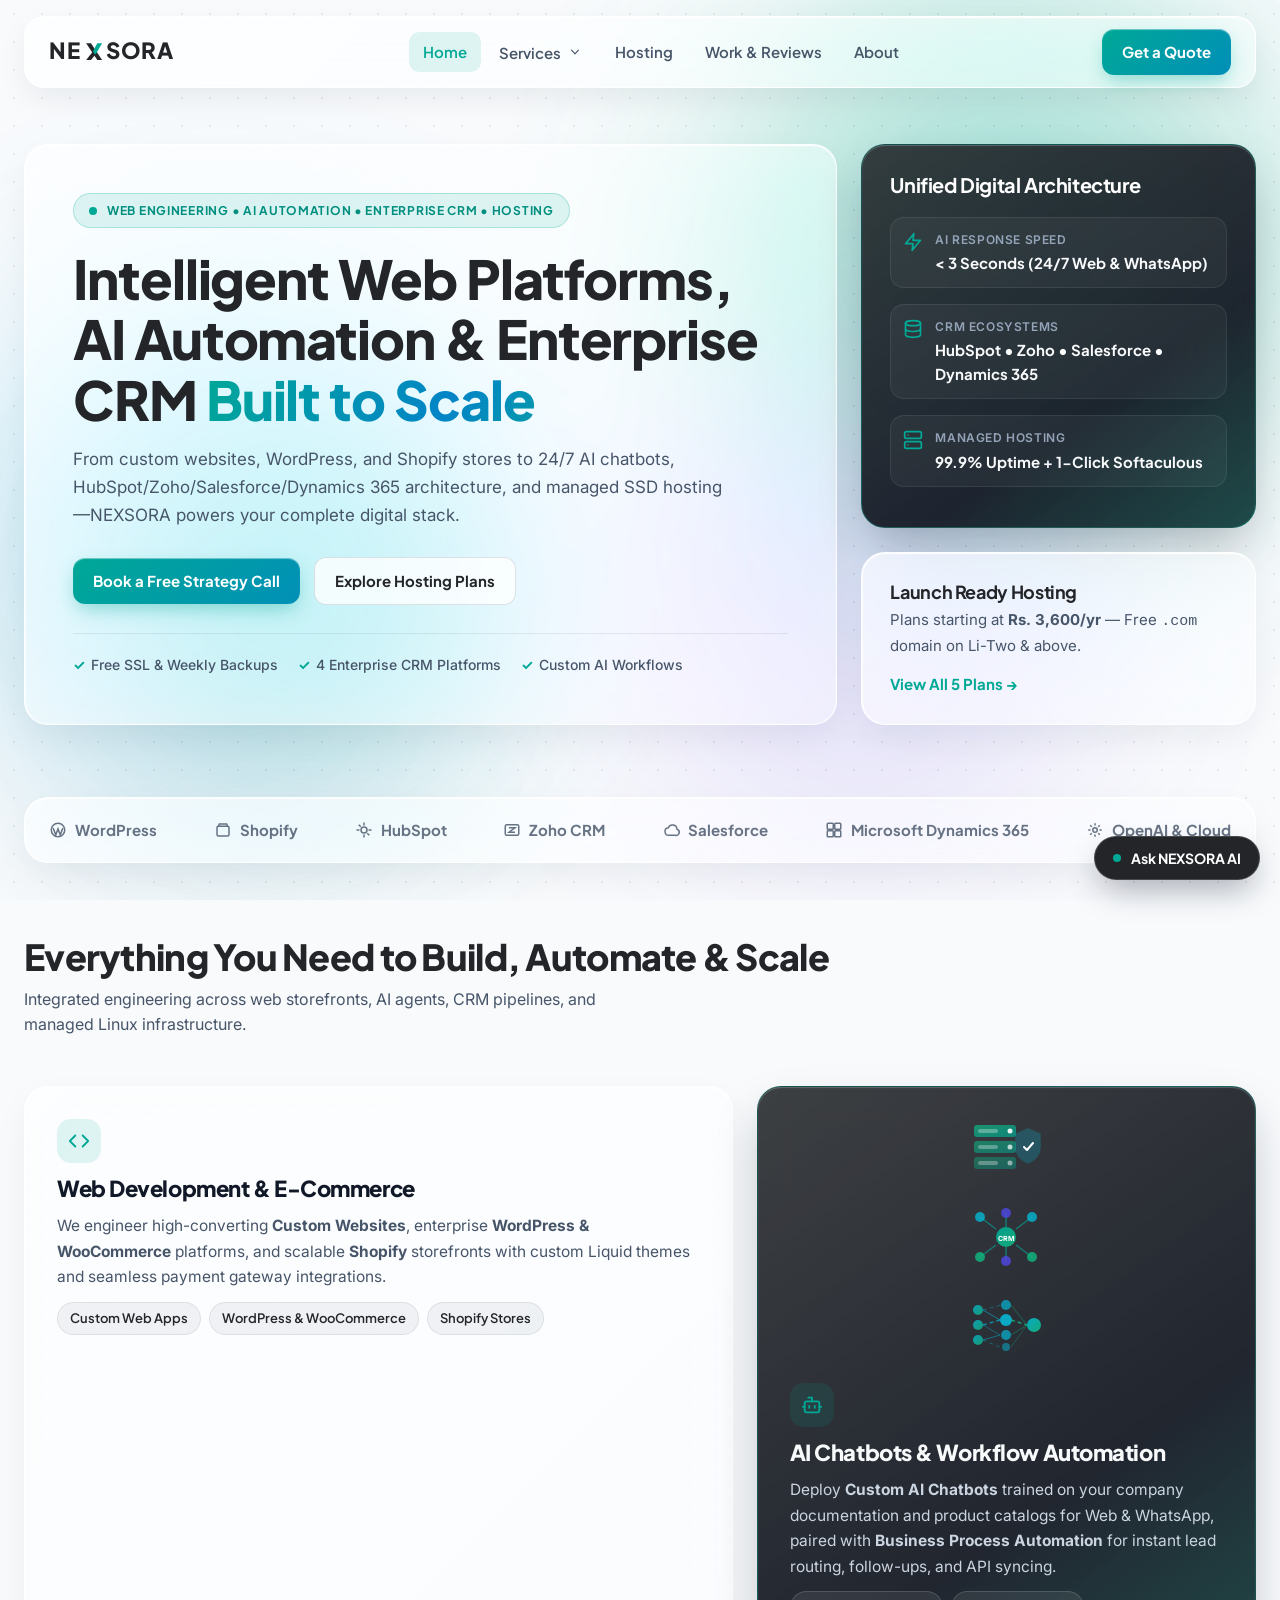
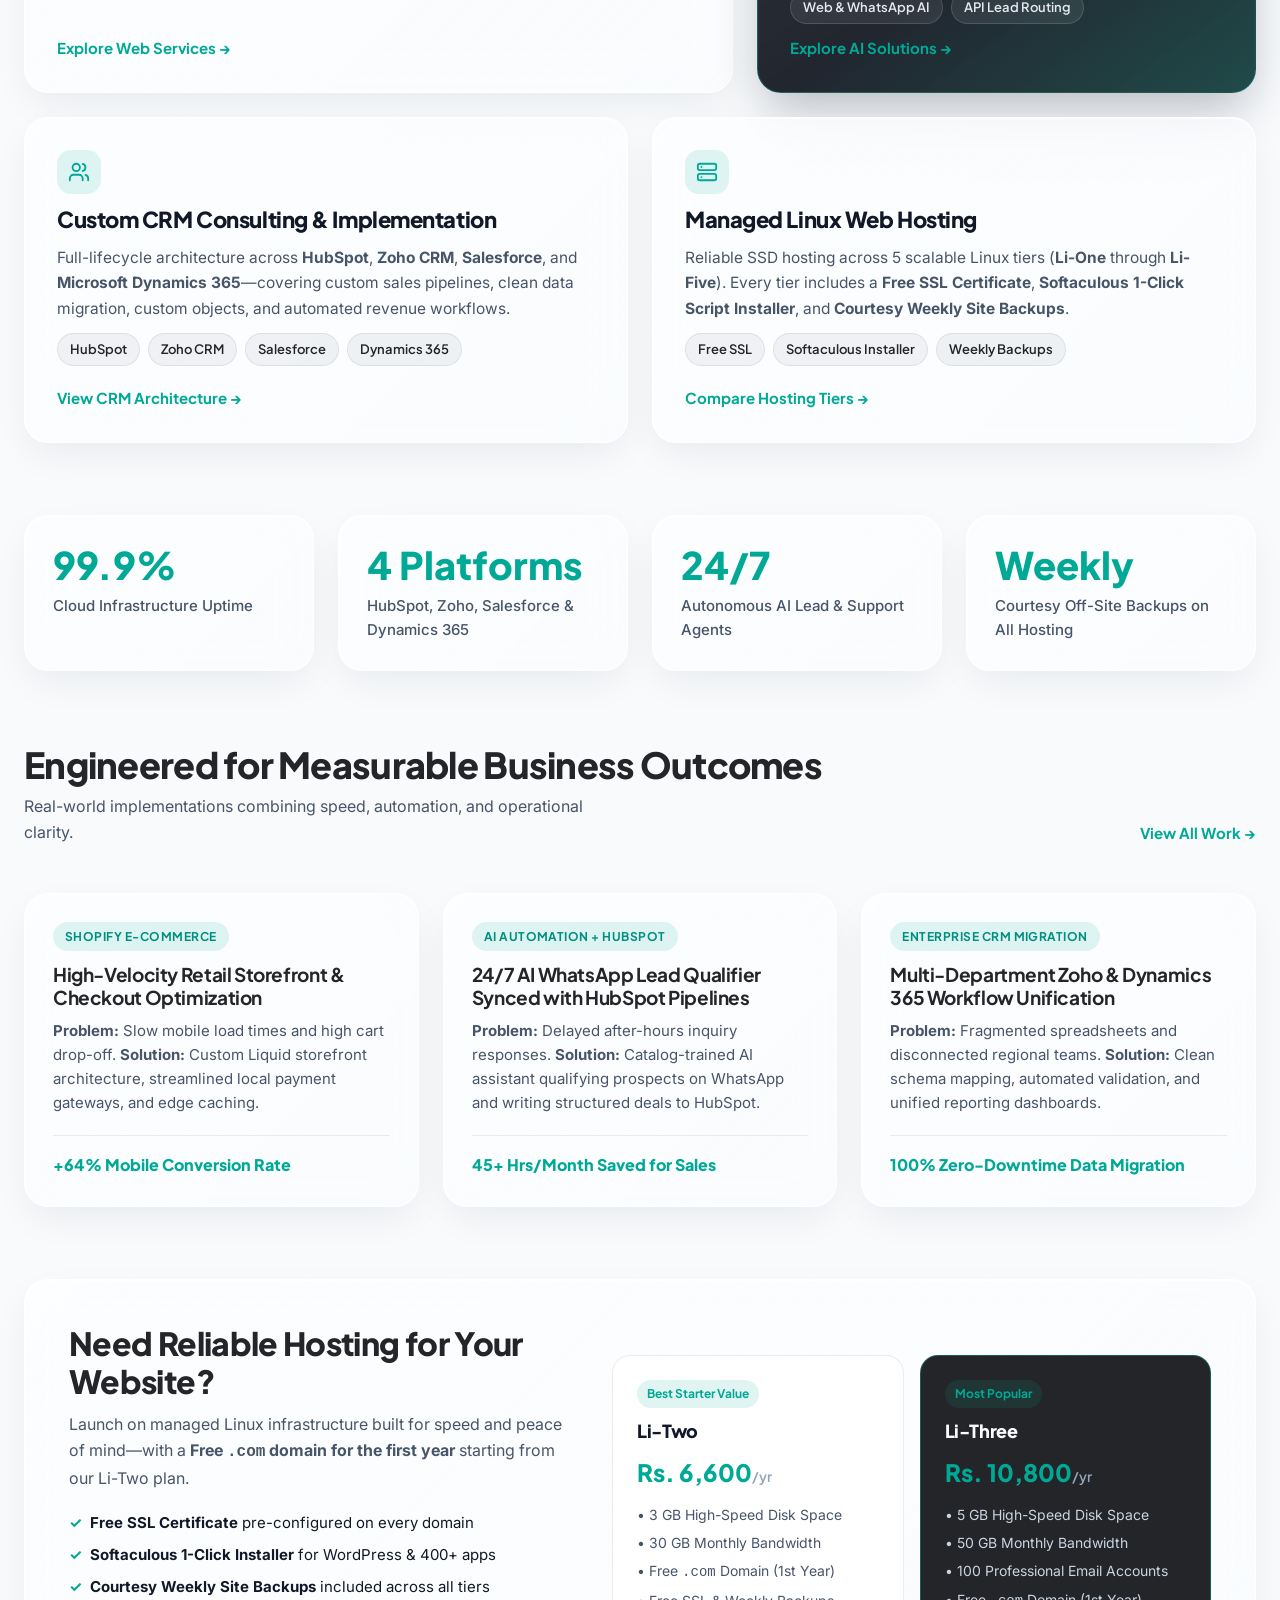
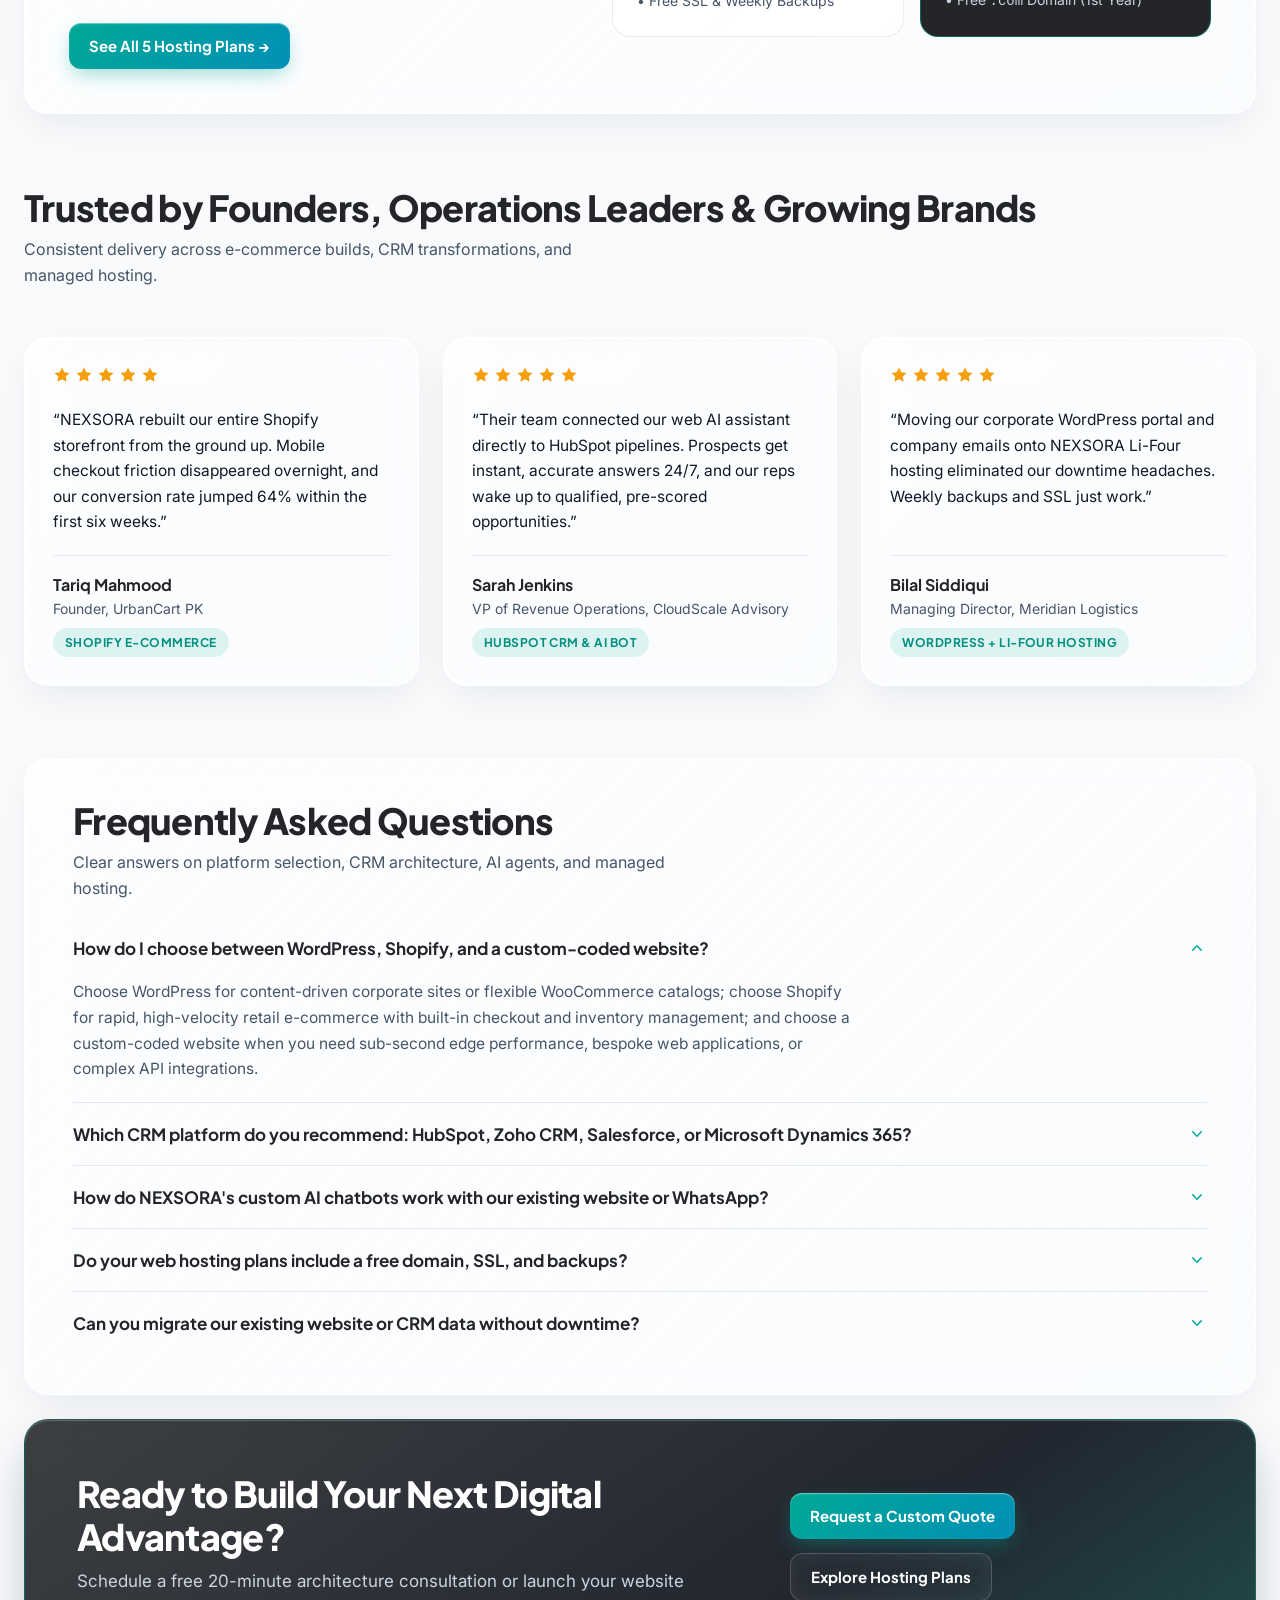
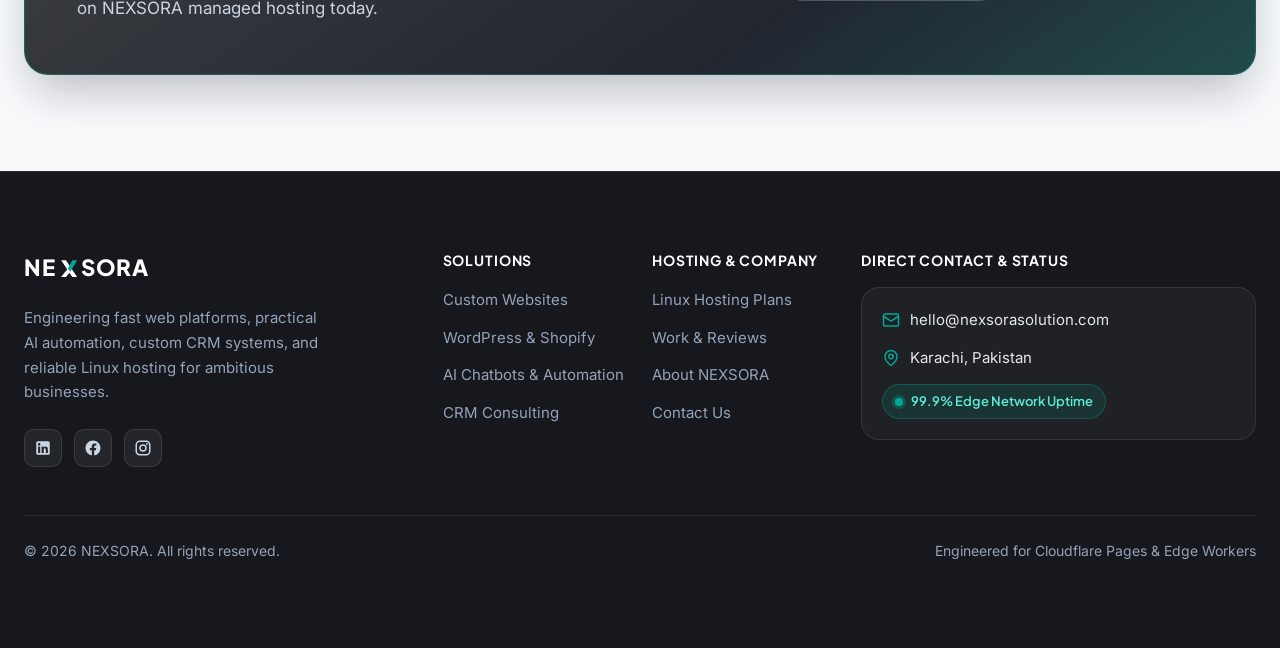
==== commit bb693fb5: "feat: add about page and website core files and styling" ====
--- a/index.html
+++ b/index.html
@@ -177,17 +177,17 @@
     <section class="bento-grid" aria-label="Hero Overview">
       <div class="glass-card hero-card lg-span-8">
         <div>
-          <span class="eyebrow-badge">
+          <span class="eyebrow-badge hero-reveal-0">
             <span class="pulse-dot" aria-hidden="true"></span>
             WEB ENGINEERING &bull; AI AUTOMATION &bull; ENTERPRISE CRM &bull; HOSTING
           </span>
-          <h1 class="hero-title" style="margin-top: 1.25rem;">
-            Intelligent Web Platforms, AI Automation &amp; Enterprise CRM Built to Scale
+          <h1 class="hero-title hero-reveal-1" style="margin-top: 1.25rem;">
+            Intelligent Web Platforms, AI Automation &amp; Enterprise CRM <span class="text-liquid">Built to Scale</span>
           </h1>
-          <p class="hero-subtitle" style="margin-top: 1rem;">
+          <p class="hero-subtitle hero-reveal-2" style="margin-top: 1rem;">
             From custom websites, WordPress, and Shopify stores to 24/7 AI chatbots, HubSpot/Zoho/Salesforce/Dynamics 365 architecture, and managed SSD hosting—NEXSORA powers your complete digital stack.
           </p>
-          <div class="cta-row" style="margin-top: 1.75rem;">
+          <div class="cta-row hero-reveal-3" style="margin-top: 1.75rem;">
             <a href="/contact" class="btn-primary">Book a Free Strategy Call</a>
             <a href="/hosting" class="btn-secondary">Explore Hosting Plans</a>
           </div>
@@ -319,8 +319,84 @@
 
         <!-- Pillar 2: AI Chatbots & Workflow Automation -->
         <article class="glass-card-dark service-card lg-span-5">
-          <div class="service-card-head">
-            <div class="service-icon-box" aria-hidden="true">
+          <div class="service-card-head"><div class="service-card-head"><div class="service-card-head"><div class="service-card-head">
+              <div class="svg-illustration" aria-hidden="true">
+                <svg width="80" height="60" viewBox="0 0 80 60" fill="none" xmlns="http://www.w3.org/2000/svg">
+                  <defs>
+                    <linearGradient id="greenG-home-s4" x1="0" y1="0" x2="1" y2="1">
+                      <stop offset="0%" stop-color="#10B981"/><stop offset="100%" stop-color="#00A896"/>
+                    </linearGradient>
+                  </defs>
+                  <!-- Server rack -->
+                  <rect x="8" y="6" width="42" height="12" rx="3" fill="url(#greenG-home-s4)" opacity="0.7"/>
+                  <rect x="8" y="22" width="42" height="12" rx="3" fill="url(#greenG-home-s4)" opacity="0.55"/>
+                  <rect x="8" y="38" width="42" height="12" rx="3" fill="url(#greenG-home-s4)" opacity="0.4"/>
+                  <circle cx="44" cy="12" r="2.5" fill="#fff" opacity="0.9"/>
+                  <circle cx="44" cy="28" r="2.5" fill="#fff" opacity="0.7"/>
+                  <circle cx="44" cy="44" r="2.5" fill="#fff" opacity="0.5"/>
+                  <rect x="12" y="10" width="20" height="4" rx="2" fill="#fff" opacity="0.3"/>
+                  <rect x="12" y="26" width="20" height="4" rx="2" fill="#fff" opacity="0.3"/>
+                  <rect x="12" y="42" width="20" height="4" rx="2" fill="#fff" opacity="0.3"/>
+                  <!-- Shield -->
+                  <path d="M62 10 L74 15 L74 28 C74 36 68 42 62 44 C56 42 50 36 50 28 L50 15 Z" fill="#06B6D4" opacity="0.25" stroke="#06B6D4" stroke-width="1.5"/>
+                  <path d="M58 28 L61 31 L67 24" stroke="#fff" stroke-width="2" stroke-linecap="round" stroke-linejoin="round"/>
+                </svg>
+              </div><div class="svg-illustration" aria-hidden="true">
+                <svg width="80" height="60" viewBox="0 0 80 60" fill="none" xmlns="http://www.w3.org/2000/svg">
+                  <defs>
+                    <linearGradient id="tealG-home-s3" x1="0" y1="0" x2="1" y2="1">
+                      <stop offset="0%" stop-color="#00A896"/><stop offset="100%" stop-color="#10B981"/>
+                    </linearGradient>
+                  </defs>
+                  <!-- Center hub -->
+                  <circle cx="40" cy="30" r="10" fill="url(#tealG-home-s3)" opacity="0.9" class="svg-anim" style="animation:floatY 3s ease-in-out infinite"/>
+                  <text x="40" y="34" text-anchor="middle" font-size="7" fill="#fff" font-weight="700">CRM</text>
+                  <!-- Spokes -->
+                  <line x1="30" y1="22" x2="14" y2="10" stroke="#00A896" stroke-width="1.5" opacity="0.6"/>
+                  <line x1="50" y1="22" x2="66" y2="10" stroke="#00A896" stroke-width="1.5" opacity="0.6"/>
+                  <line x1="30" y1="38" x2="14" y2="50" stroke="#00A896" stroke-width="1.5" opacity="0.6"/>
+                  <line x1="50" y1="38" x2="66" y2="50" stroke="#00A896" stroke-width="1.5" opacity="0.6"/>
+                  <line x1="40" y1="20" x2="40" y2="6" stroke="#00A896" stroke-width="1.5" opacity="0.6"/>
+                  <line x1="40" y1="40" x2="40" y2="54" stroke="#00A896" stroke-width="1.5" opacity="0.6"/>
+                  <!-- Spoke nodes -->
+                  <circle cx="14" cy="10" r="5" fill="#06B6D4" opacity="0.8"/>
+                  <circle cx="66" cy="10" r="5" fill="#06B6D4" opacity="0.8"/>
+                  <circle cx="14" cy="50" r="5" fill="#10B981" opacity="0.8"/>
+                  <circle cx="66" cy="50" r="5" fill="#10B981" opacity="0.8"/>
+                  <circle cx="40" cy="6" r="5" fill="#4F46E5" opacity="0.8"/>
+                  <circle cx="40" cy="54" r="5" fill="#4F46E5" opacity="0.8"/>
+                </svg>
+              </div><div class="svg-illustration" aria-hidden="true">
+                <svg width="80" height="60" viewBox="0 0 80 60" fill="none" xmlns="http://www.w3.org/2000/svg">
+                  <defs>
+                    <linearGradient id="cyanG-home-s2" x1="0" y1="0" x2="1" y2="1">
+                      <stop offset="0%" stop-color="#06B6D4"/><stop offset="100%" stop-color="#10B981"/>
+                    </linearGradient>
+                  </defs>
+                  <!-- Input nodes -->
+                  <circle cx="12" cy="15" r="5" fill="url(#cyanG-home-s2)" opacity="0.8"/>
+                  <circle cx="12" cy="30" r="5" fill="url(#cyanG-home-s2)" opacity="0.8"/>
+                  <circle cx="12" cy="45" r="5" fill="url(#cyanG-home-s2)" opacity="0.8"/>
+                  <!-- Hidden nodes -->
+                  <circle cx="40" cy="10" r="5" fill="#06B6D4" opacity="0.7"/>
+                  <circle cx="40" cy="25" r="6" fill="#06B6D4" opacity="0.9"/>
+                  <circle cx="40" cy="40" r="5" fill="#06B6D4" opacity="0.7"/>
+                  <circle cx="40" cy="52" r="4" fill="#06B6D4" opacity="0.5"/>
+                  <!-- Output node -->
+                  <circle cx="68" cy="30" r="7" fill="url(#cyanG-home-s2)" opacity="0.9"/>
+                  <!-- Connections animated -->
+                  <line x1="17" y1="15" x2="35" y2="10" stroke="#06B6D4" stroke-width="1" opacity="0.4" stroke-dasharray="4 3" class="svg-anim" style="animation:dashFlow 1.5s linear infinite"/>
+                  <line x1="17" y1="15" x2="34" y2="25" stroke="#06B6D4" stroke-width="1" opacity="0.6"/>
+                  <line x1="17" y1="30" x2="34" y2="25" stroke="#06B6D4" stroke-width="1.5" opacity="0.7" stroke-dasharray="4 3" class="svg-anim" style="animation:dashFlow 1.8s linear infinite"/>
+                  <line x1="17" y1="30" x2="34" y2="40" stroke="#06B6D4" stroke-width="1" opacity="0.4"/>
+                  <line x1="17" y1="45" x2="34" y2="40" stroke="#06B6D4" stroke-width="1" opacity="0.5"/>
+                  <line x1="17" y1="45" x2="34" y2="52" stroke="#06B6D4" stroke-width="1" opacity="0.4" stroke-dasharray="4 3" class="svg-anim" style="animation:dashFlow 2s linear infinite"/>
+                  <line x1="45" y1="10" x2="61" y2="30" stroke="#10B981" stroke-width="1" opacity="0.4"/>
+                  <line x1="45" y1="25" x2="61" y2="30" stroke="#10B981" stroke-width="1.5" opacity="0.8" stroke-dasharray="4 3" class="svg-anim" style="animation:dashFlow 1.6s linear infinite"/>
+                  <line x1="45" y1="40" x2="61" y2="30" stroke="#10B981" stroke-width="1" opacity="0.4"/>
+                  <line x1="45" y1="52" x2="61" y2="30" stroke="#10B981" stroke-width="1" opacity="0.3"/>
+                </svg>
+              </div><div class="service-icon-box" aria-hidden="true">
               <svg width="22" height="22" viewBox="0 0 24 24" fill="none" stroke="currentColor" stroke-width="2" stroke-linecap="round" stroke-linejoin="round">
                 <path d="M12 8V4H8"></path>
                 <rect width="16" height="12" x="4" y="8" rx="2"></rect>
--- a/assets/css/styles.css
+++ b/assets/css/styles.css
@@ -133,34 +133,57 @@
    ========================================================================== */
 
 .glass-nav {
-  background: rgba(255, 255, 255, 0.78);
-  backdrop-filter: blur(18px);
-  -webkit-backdrop-filter: blur(18px);
-  border: 1px solid rgba(255, 255, 255, 0.9);
-  box-shadow: 0 8px 32px rgba(15, 23, 42, 0.06);
+  background: linear-gradient(135deg, rgba(255, 255, 255, 0.72), rgba(255, 255, 255, 0.52));
+  backdrop-filter: blur(24px) saturate(190%);
+  -webkit-backdrop-filter: blur(24px) saturate(190%);
+  border: 1px solid rgba(255, 255, 255, 0.88);
+  box-shadow: 0 12px 32px -4px rgba(15, 23, 42, 0.08), inset 0 1px 1px rgba(255, 255, 255, 0.98);
 }
 
 .glass-card {
-  background: rgba(255, 255, 255, 0.72);
-  backdrop-filter: blur(16px);
-  -webkit-backdrop-filter: blur(16px);
-  border: 1px solid rgba(255, 255, 255, 0.92);
-  box-shadow: 0 10px 30px -5px rgba(15, 23, 42, 0.06), 0 0 0 1px rgba(15, 23, 42, 0.04);
+  position: relative;
+  overflow: hidden;
+  background: linear-gradient(135deg, rgba(255, 255, 255, 0.68) 0%, rgba(255, 255, 255, 0.42) 100%);
+  backdrop-filter: blur(22px) saturate(185%);
+  -webkit-backdrop-filter: blur(22px) saturate(185%);
+  border: 1px solid rgba(255, 255, 255, 0.85);
+  box-shadow: 0 14px 38px -6px rgba(15, 23, 42, 0.07), inset 0 1px 1px rgba(255, 255, 255, 0.96), inset 1px 0 1px rgba(255, 255, 255, 0.7);
   border-radius: var(--radius-card);
   transition: transform var(--transition-card), border-color 0.25s ease, box-shadow 0.25s ease;
 }
 
+.glass-card::before {
+  content: '';
+  position: absolute;
+  top: 0;
+  left: -130%;
+  width: 70%;
+  height: 100%;
+  background: linear-gradient(115deg, transparent 0%, rgba(255, 255, 255, 0.48) 50%, transparent 100%);
+  transform: skewX(-18deg);
+  transition: left 0.65s cubic-bezier(0.16, 1, 0.3, 1);
+  pointer-events: none;
+  z-index: 1;
+}
+
+.glass-card:hover::before {
+  left: 150%;
+}
+
 .glass-card:hover {
-  transform: translateY(-4px);
-  border-color: rgba(0, 168, 150, 0.45);
-  box-shadow: 0 20px 40px -10px rgba(0, 168, 150, 0.12);
+  transform: translateY(-5px);
+  border-color: rgba(0, 168, 150, 0.55);
+  box-shadow: 0 22px 44px -10px rgba(0, 168, 150, 0.18), inset 0 1px 1px rgba(255, 255, 255, 0.98);
 }
 
 .glass-card-dark {
-  background: rgba(35, 37, 40, 0.94);
-  backdrop-filter: blur(16px);
-  -webkit-backdrop-filter: blur(16px);
-  border: 1px solid rgba(255, 255, 255, 0.12);
+  position: relative;
+  overflow: hidden;
+  background: linear-gradient(145deg, rgba(35, 37, 40, 0.88) 0%, rgba(19, 24, 34, 0.94) 65%, rgba(13, 59, 58, 0.92) 100%);
+  backdrop-filter: blur(24px) saturate(170%);
+  -webkit-backdrop-filter: blur(24px) saturate(170%);
+  border: 1px solid rgba(0, 168, 150, 0.32);
+  box-shadow: 0 22px 48px -8px rgba(15, 23, 42, 0.28), inset 0 1px 1px rgba(255, 255, 255, 0.22);
   color: #F8FAFC;
   border-radius: var(--radius-card);
 }
@@ -397,26 +420,46 @@
 }
 
 .btn-primary {
+  position: relative;
+  overflow: hidden;
   display: inline-flex;
   align-items: center;
   justify-content: center;
   gap: 0.5rem;
   padding: 0.6875rem 1.25rem;
   border-radius: var(--radius-btn);
-  background-color: var(--brand-teal);
+  background: linear-gradient(135deg, #00A896 0%, #0284C7 100%);
+  background-size: 160% auto;
   color: #FFFFFF;
   font-family: var(--font-display);
   font-size: 0.9375rem;
   font-weight: 700;
   border: 0;
-  box-shadow: 0 6px 16px -4px rgba(0, 168, 150, 0.38);
-  transition: background-color var(--transition-fast), transform var(--transition-fast), box-shadow var(--transition-fast);
+  box-shadow: 0 8px 20px -4px rgba(0, 168, 150, 0.42), inset 0 1px 1px rgba(255, 255, 255, 0.45);
+  transition: background-position 0.35s ease, transform var(--transition-fast), box-shadow var(--transition-fast);
+}
+
+.btn-primary::after {
+  content: '';
+  position: absolute;
+  top: 0;
+  left: -120%;
+  width: 60%;
+  height: 100%;
+  background: linear-gradient(115deg, transparent 0%, rgba(255, 255, 255, 0.36) 50%, transparent 100%);
+  transform: skewX(-20deg);
+  transition: left 0.55s cubic-bezier(0.16, 1, 0.3, 1);
+  pointer-events: none;
+}
+
+.btn-primary:hover::after {
+  left: 140%;
 }
 
 .btn-primary:hover {
-  background-color: var(--brand-teal-hover);
+  background-position: right center;
   transform: translateY(-1px);
-  box-shadow: 0 10px 20px -4px rgba(0, 168, 150, 0.45);
+  box-shadow: 0 12px 26px -4px rgba(2, 132, 199, 0.48), inset 0 1px 1px rgba(255, 255, 255, 0.55);
 }
 
 .nav-cta-desktop {
@@ -638,13 +681,13 @@
   background-color: var(--brand-obsidian);
   color: #F8FAFC;
   border-top: 1px solid rgba(255, 255, 255, 0.08);
-  padding: 4rem 1rem 2rem;
+  padding: 4rem 1rem 5.5rem;
   margin-top: auto;
 }
 
 @media (min-width: 1024px) {
   .site-footer {
-    padding: 5rem 1.5rem 2.5rem;
+    padding: 5rem 1.5rem 5.5rem;
   }
 }
 
@@ -1933,3 +1976,624 @@
 .comparison-table-2col tbody tr:last-child td {
   border-bottom: 0;
 }
+
+/* ==========================================================================
+   Work & About Pages: Portfolio Filters, Case Cards & Methodology Grid
+   ========================================================================== */
+
+.filter-bar {
+  display: flex;
+  flex-wrap: wrap;
+  gap: 0.625rem;
+  margin-bottom: 1.5rem;
+}
+
+.filter-pill {
+  display: inline-flex;
+  align-items: center;
+  padding: 0.5625rem 1.125rem;
+  border-radius: 9999px;
+  background: rgba(255, 255, 255, 0.78);
+  backdrop-filter: blur(12px);
+  -webkit-backdrop-filter: blur(12px);
+  border: 1px solid rgba(15, 23, 42, 0.1);
+  font-family: var(--font-display);
+  font-size: 0.875rem;
+  font-weight: 700;
+  color: var(--text-secondary);
+  transition: background-color var(--transition-fast), color var(--transition-fast), border-color var(--transition-fast), box-shadow var(--transition-fast);
+}
+
+.filter-pill:hover {
+  border-color: rgba(0, 168, 150, 0.45);
+  color: var(--brand-charcoal);
+}
+
+.filter-pill.is-active,
+.filter-pill[aria-pressed="true"] {
+  background-color: var(--brand-teal);
+  border-color: var(--brand-teal);
+  color: #FFFFFF;
+  box-shadow: 0 6px 16px -4px rgba(0, 168, 150, 0.38);
+}
+
+.portfolio-card.is-hidden {
+  display: none;
+}
+
+.portfolio-client {
+  font-family: var(--font-display);
+  font-size: 0.8125rem;
+  font-weight: 700;
+  color: var(--text-muted);
+  text-transform: uppercase;
+  letter-spacing: 0.05em;
+  margin-top: 0.75rem;
+}
+
+.portfolio-stack {
+  display: flex;
+  flex-wrap: wrap;
+  gap: 0.4rem;
+  margin-top: 0.875rem;
+}
+
+.methodology-card {
+  padding: 2rem;
+}
+
+@media (min-width: 1024px) {
+  .methodology-card {
+    padding: 2.5rem;
+  }
+}
+
+.methodology-grid {
+  display: grid;
+  grid-template-columns: minmax(0, 1fr);
+  gap: 1.25rem;
+  margin-top: 1.5rem;
+}
+
+@media (min-width: 768px) {
+  .methodology-grid {
+    grid-template-columns: repeat(2, minmax(0, 1fr));
+  }
+}
+
+@media (min-width: 1024px) {
+  .methodology-grid {
+    grid-template-columns: repeat(4, minmax(0, 1fr));
+  }
+}
+
+.methodology-step {
+  padding: 1.25rem;
+  border-radius: 18px;
+  background: rgba(255, 255, 255, 0.7);
+  border: 1px solid rgba(15, 23, 42, 0.08);
+  display: flex;
+  flex-direction: column;
+  gap: 0.5rem;
+}
+
+.methodology-step-label {
+  font-family: var(--font-display);
+  font-size: 0.75rem;
+  font-weight: 800;
+  text-transform: uppercase;
+  letter-spacing: 0.06em;
+  color: var(--brand-teal);
+}
+
+.methodology-step-title {
+  font-size: 1.0625rem;
+  font-weight: 700;
+  color: var(--brand-charcoal);
+}
+
+.methodology-step-desc {
+  font-size: 0.9rem;
+  color: var(--text-secondary);
+  line-height: 1.55;
+}
+
+/* ==========================================================================
+   Contact Page: Multi-Intent Form, Summary Card & Floating AI Widget
+   ========================================================================== */
+
+.contact-form {
+  display: flex;
+  flex-direction: column;
+  gap: 1.25rem;
+}
+
+.form-grid-2 {
+  display: grid;
+  grid-template-columns: minmax(0, 1fr);
+  gap: 1.25rem;
+}
+
+@media (min-width: 768px) {
+  .form-grid-2 {
+    grid-template-columns: repeat(2, minmax(0, 1fr));
+  }
+}
+
+.form-group {
+  display: flex;
+  flex-direction: column;
+  gap: 0.45rem;
+}
+
+.form-group[hidden] {
+  display: none;
+}
+
+.form-label {
+  font-family: var(--font-display);
+  font-size: 0.875rem;
+  font-weight: 700;
+  color: var(--brand-charcoal);
+}
+
+.form-control {
+  width: 100%;
+  padding: 0.75rem 0.9375rem;
+  border-radius: 12px;
+  border: 1px solid rgba(15, 23, 42, 0.14);
+  background: rgba(255, 255, 255, 0.88);
+  color: var(--text-primary);
+  font-family: var(--font-body);
+  font-size: 0.9375rem;
+  line-height: 1.5;
+  transition: border-color var(--transition-fast), box-shadow var(--transition-fast), background-color var(--transition-fast);
+}
+
+.form-control:focus {
+  outline: none;
+  border-color: var(--brand-teal);
+  background: #FFFFFF;
+  box-shadow: 0 0 0 3px rgba(0, 168, 150, 0.18);
+}
+
+textarea.form-control {
+  resize: vertical;
+  min-height: 112px;
+}
+
+.form-submit-btn {
+  width: 100%;
+  padding: 0.875rem 1.5rem;
+  font-size: 1rem;
+}
+
+.form-submit-btn:disabled {
+  opacity: 0.7;
+  cursor: not-allowed;
+}
+
+.form-status {
+  display: none;
+  padding: 1rem 1.125rem;
+  border-radius: 14px;
+  font-size: 0.9375rem;
+  line-height: 1.55;
+}
+
+.form-status.is-success {
+  display: block;
+  background: rgba(0, 168, 150, 0.12);
+  border: 1px solid rgba(0, 168, 150, 0.35);
+  color: #0F5132;
+}
+
+.form-status.is-error {
+  display: block;
+  background: rgba(239, 68, 68, 0.1);
+  border: 1px solid rgba(239, 68, 68, 0.35);
+  color: #991B1B;
+}
+
+.summary-card {
+  padding: 1.75rem;
+  display: flex;
+  flex-direction: column;
+  gap: 1rem;
+}
+
+.summary-title {
+  font-size: 1.25rem;
+  font-weight: 800;
+  color: var(--brand-charcoal);
+}
+
+.summary-price {
+  font-family: var(--font-display);
+  font-size: 1.5rem;
+  font-weight: 800;
+  color: var(--brand-teal);
+}
+
+.summary-desc {
+  font-size: 0.9375rem;
+  color: var(--text-secondary);
+  line-height: 1.55;
+}
+
+/* Floating NEXSORA AI Assistant Widget */
+.ai-widget-root {
+  position: fixed;
+  right: 1.25rem;
+  bottom: 1.25rem;
+  z-index: 200;
+  display: flex;
+  flex-direction: column;
+  align-items: flex-end;
+  gap: 0.75rem;
+}
+
+.ai-widget-toggle {
+  display: inline-flex;
+  align-items: center;
+  gap: 0.625rem;
+  padding: 0.75rem 1.125rem;
+  border-radius: 9999px;
+  background: var(--brand-charcoal);
+  color: #FFFFFF;
+  border: 1px solid rgba(255, 255, 255, 0.16);
+  font-family: var(--font-display);
+  font-size: 0.875rem;
+  font-weight: 700;
+  box-shadow: 0 14px 32px -6px rgba(15, 23, 42, 0.35);
+  transition: transform var(--transition-fast), border-color var(--transition-fast), background-color var(--transition-fast);
+}
+
+.ai-widget-toggle:hover {
+  transform: translateY(-2px);
+  border-color: rgba(0, 168, 150, 0.65);
+}
+
+.ai-widget-panel {
+  width: min(360px, calc(100vw - 2rem));
+  display: none;
+  flex-direction: column;
+  overflow: hidden;
+  background: rgba(255, 255, 255, 0.94);
+  box-shadow: 0 24px 50px -12px rgba(15, 23, 42, 0.25);
+}
+
+.ai-widget-panel.is-open {
+  display: flex;
+}
+
+.ai-widget-panel:hover {
+  transform: none;
+}
+
+.ai-widget-header {
+  display: flex;
+  align-items: center;
+  justify-content: space-between;
+  padding: 0.875rem 1rem;
+  background: var(--brand-charcoal);
+  color: #FFFFFF;
+}
+
+.ai-widget-title-wrap {
+  display: flex;
+  align-items: center;
+  gap: 0.5rem;
+  font-family: var(--font-display);
+  font-size: 0.9375rem;
+  font-weight: 700;
+}
+
+.ai-widget-close {
+  background: transparent;
+  border: 0;
+  color: #CBD5E1;
+  padding: 0.25rem;
+  border-radius: 8px;
+  display: inline-flex;
+  align-items: center;
+  justify-content: center;
+}
+
+.ai-widget-close:hover {
+  color: #FFFFFF;
+  background: rgba(255, 255, 255, 0.1);
+}
+
+.ai-widget-messages {
+  padding: 1rem;
+  max-height: 290px;
+  overflow-y: auto;
+  display: flex;
+  flex-direction: column;
+  gap: 0.75rem;
+}
+
+.ai-msg {
+  padding: 0.75rem 0.875rem;
+  border-radius: 14px;
+  font-size: 0.875rem;
+  line-height: 1.5;
+  max-width: 90%;
+}
+
+.ai-msg-bot {
+  align-self: flex-start;
+  background: rgba(15, 23, 42, 0.05);
+  color: var(--text-primary);
+}
+
+.ai-msg-bot a {
+  color: var(--brand-teal-hover);
+  font-weight: 700;
+  text-decoration: underline;
+}
+
+.ai-msg-user {
+  align-self: flex-end;
+  background: var(--brand-teal);
+  color: #FFFFFF;
+}
+
+.ai-quick-chips {
+  padding: 0 1rem 0.75rem;
+  display: flex;
+  flex-wrap: wrap;
+  gap: 0.4rem;
+}
+
+.ai-chip {
+  padding: 0.375rem 0.6875rem;
+  border-radius: 9999px;
+  border: 1px solid rgba(0, 168, 150, 0.32);
+  background: rgba(0, 168, 150, 0.08);
+  color: var(--brand-teal-hover);
+  font-family: var(--font-display);
+  font-size: 0.75rem;
+  font-weight: 700;
+  transition: background-color var(--transition-fast), color var(--transition-fast);
+}
+
+.ai-chip:hover {
+  background: var(--brand-teal);
+  color: #FFFFFF;
+}
+
+.ai-widget-form {
+  display: flex;
+  gap: 0.5rem;
+  padding: 0.75rem 1rem;
+  border-top: 1px solid rgba(15, 23, 42, 0.08);
+  background: rgba(248, 250, 252, 0.9);
+}
+
+.ai-widget-input {
+  flex: 1 1 auto;
+  padding: 0.5rem 0.75rem;
+  border-radius: 10px;
+  border: 1px solid rgba(15, 23, 42, 0.14);
+  font-family: var(--font-body);
+  font-size: 0.875rem;
+  background: #FFFFFF;
+}
+
+.ai-widget-input:focus {
+  outline: none;
+  border-color: var(--brand-teal);
+}
+
+.ai-widget-send {
+  padding: 0.5rem 0.875rem;
+  border-radius: 10px;
+  border: 0;
+  background: var(--brand-teal);
+  color: #FFFFFF;
+  font-family: var(--font-display);
+  font-size: 0.8125rem;
+  font-weight: 700;
+}
+
+.ai-widget-send:hover {
+  background: var(--brand-teal-hover);
+}
+
+/* ============================================================
+   ITERATION 7: Aurora Mesh, Animations, Typography & Reveal
+   ============================================================ */
+
+/* -- Liquid Aurora Canvas -- */
+.liquid-aurora {
+  position: fixed;
+  inset: 0;
+  z-index: -1;
+  overflow: hidden;
+  pointer-events: none;
+}
+.aurora-orb {
+  position: absolute;
+  border-radius: 50%;
+  filter: blur(85px);
+  will-change: transform;
+}
+.aurora-orb-1 {
+  width: 55vw;
+  height: 55vw;
+  top: -10%;
+  right: -5%;
+  background: radial-gradient(circle, rgba(0,168,150,0.34) 0%, rgba(16,185,129,0.16) 55%, transparent 75%);
+  animation: auroraOrb1 20s infinite alternate ease-in-out;
+}
+.aurora-orb-2 {
+  width: 50vw;
+  height: 50vw;
+  top: 25%;
+  left: -8%;
+  background: radial-gradient(circle, rgba(6,182,212,0.28) 0%, rgba(56,189,248,0.14) 55%, transparent 75%);
+  animation: auroraOrb2 24s infinite alternate ease-in-out;
+}
+.aurora-orb-3 {
+  width: 45vw;
+  height: 45vw;
+  top: 35%;
+  right: 10%;
+  background: radial-gradient(circle, rgba(79,70,229,0.18) 0%, rgba(124,58,237,0.08) 55%, transparent 75%);
+  animation: auroraOrb3 28s infinite alternate ease-in-out;
+}
+.aurora-orb-4 {
+  width: 40vw;
+  height: 40vw;
+  bottom: 5%;
+  left: 5%;
+  background: radial-gradient(circle, rgba(20,184,166,0.26) 0%, transparent 70%);
+  animation: auroraOrb4 22s infinite alternate ease-in-out;
+}
+.aurora-grid {
+  position: absolute;
+  inset: 0;
+  background-image: radial-gradient(rgba(15,23,42,0.07) 1px, transparent 1px);
+  background-size: 28px 28px;
+}
+
+@keyframes auroraOrb1 {
+  0%   { transform: translate(0, 0) scale(1); border-radius: 60% 40% 55% 45% / 50% 60% 40% 50%; }
+  100% { transform: translate(-4vw, 3vh) scale(1.08); border-radius: 40% 60% 45% 55% / 60% 40% 55% 45%; }
+}
+@keyframes auroraOrb2 {
+  0%   { transform: translate(0, 0) scale(1); }
+  100% { transform: translate(5vw, -4vh) scale(1.1); }
+}
+@keyframes auroraOrb3 {
+  0%   { transform: translate(0, 0) scale(1); }
+  100% { transform: translate(-3vw, 5vh) scale(0.95); }
+}
+@keyframes auroraOrb4 {
+  0%   { transform: translate(0, 0) scale(1); }
+  100% { transform: translate(4vw, -3vh) scale(1.06); }
+}
+
+@media (prefers-reduced-motion: reduce) {
+  .aurora-orb { animation: none; }
+}
+
+/* -- Text Liquid Gradient -- */
+.text-liquid {
+  background: linear-gradient(120deg, #00A896 0%, #0284C7 32%, #10B981 64%, #4F46E5 85%, #00A896 100%);
+  background-size: 240% auto;
+  -webkit-background-clip: text;
+  background-clip: text;
+  color: transparent;
+  animation: liquidTextFlow 6s linear infinite;
+  display: inline;
+}
+@keyframes liquidTextFlow {
+  0%   { background-position: 0% center; }
+  100% { background-position: 200% center; }
+}
+@media (prefers-reduced-motion: reduce) {
+  .text-liquid {
+    animation: none;
+    background-position: 0% center;
+  }
+}
+
+/* -- Hero Entrance Animations -- */
+.hero-reveal-0,
+.hero-reveal-1,
+.hero-reveal-2,
+.hero-reveal-3 {
+  opacity: 0;
+  transform: translateY(18px);
+  animation: heroTitleReveal 0.75s cubic-bezier(0.16, 1, 0.3, 1) forwards;
+}
+.hero-reveal-0 { animation-delay: 0.05s; }
+.hero-reveal-1 { animation-delay: 0.18s; }
+.hero-reveal-2 { animation-delay: 0.32s; }
+.hero-reveal-3 { animation-delay: 0.46s; }
+
+@keyframes heroTitleReveal {
+  to { opacity: 1; transform: translateY(0); }
+}
+@media (prefers-reduced-motion: reduce) {
+  .hero-reveal-0,
+  .hero-reveal-1,
+  .hero-reveal-2,
+  .hero-reveal-3 {
+    opacity: 1;
+    transform: none;
+    animation: none;
+  }
+}
+
+/* -- Scroll Reveal -- */
+.reveal-item {
+  opacity: 0;
+  transform: translateY(22px);
+  transition: opacity 0.6s cubic-bezier(0.16, 1, 0.3, 1),
+              transform 0.6s cubic-bezier(0.16, 1, 0.3, 1);
+}
+.reveal-item.is-revealed {
+  opacity: 1;
+  transform: translateY(0);
+}
+@media (prefers-reduced-motion: reduce) {
+  .reveal-item {
+    opacity: 1;
+    transform: none;
+    transition: none;
+  }
+}
+
+/* -- Process Step Num Gradient Pill on Hover -- */
+.glass-card:hover .process-step-num {
+  background: linear-gradient(135deg, #00A896, #0284C7);
+  -webkit-background-clip: text;
+  background-clip: text;
+  color: transparent;
+}
+
+/* -- SVG Illustration Container -- */
+.svg-illustration {
+  width: 100%;
+  display: flex;
+  align-items: center;
+  justify-content: center;
+  margin-bottom: 1rem;
+  overflow: visible;
+}
+.svg-illustration svg {
+  max-width: 100%;
+  height: auto;
+}
+
+/* -- SVG Keyframe Animations -- */
+@keyframes dashFlow {
+  to { stroke-dashoffset: 0; }
+}
+@keyframes floatY {
+  0%, 100% { transform: translateY(0); }
+  50%       { transform: translateY(-6px); }
+}
+@keyframes pulseRing {
+  0%   { r: 6; opacity: 0.8; }
+  100% { r: 14; opacity: 0; }
+}
+@media (prefers-reduced-motion: reduce) {
+  .svg-anim { animation: none !important; }
+}
+
+/* -- Case Card Visual Header -- */
+.case-visual-header {
+  width: calc(100% + 3.5rem);
+  height: 140px;
+  border-radius: 14px 14px 0 0;
+  overflow: hidden;
+  display: flex;
+  align-items: center;
+  justify-content: center;
+  margin: -1.75rem -1.75rem 1.25rem -1.75rem;
+}
